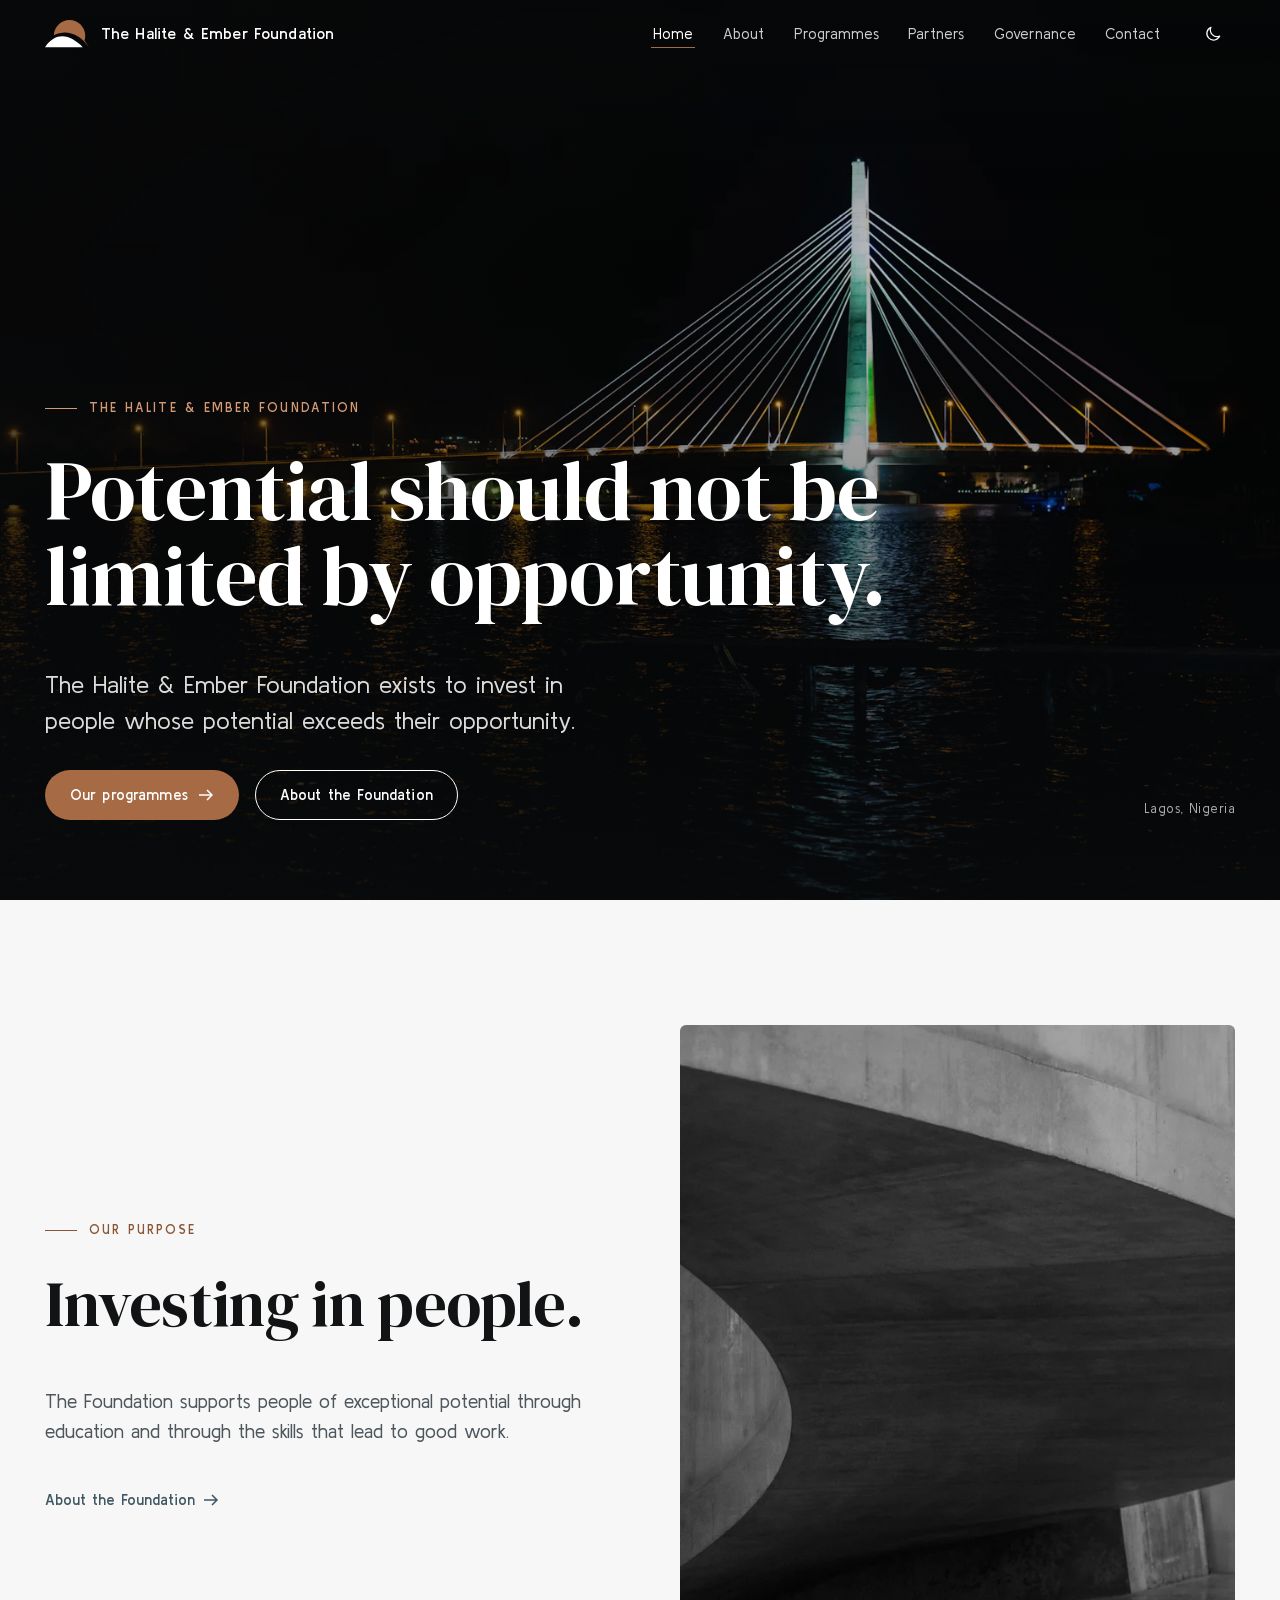
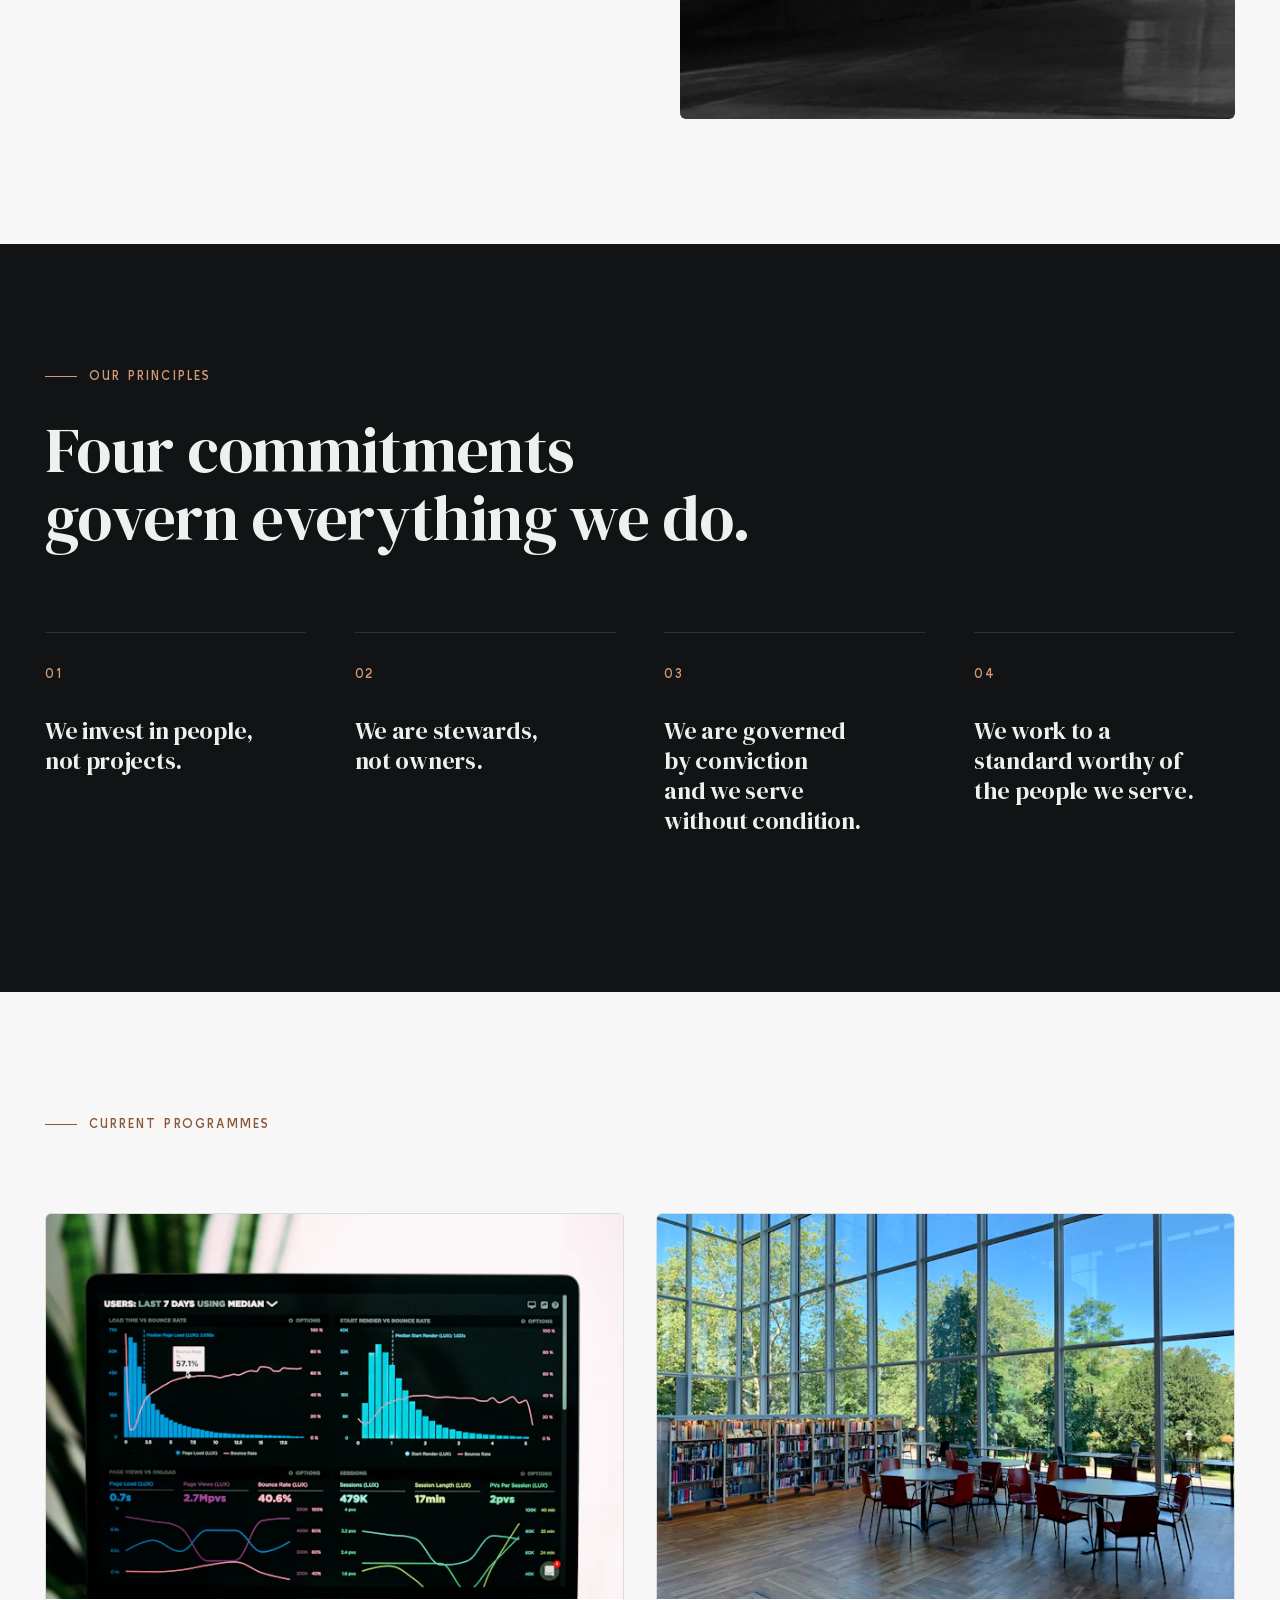
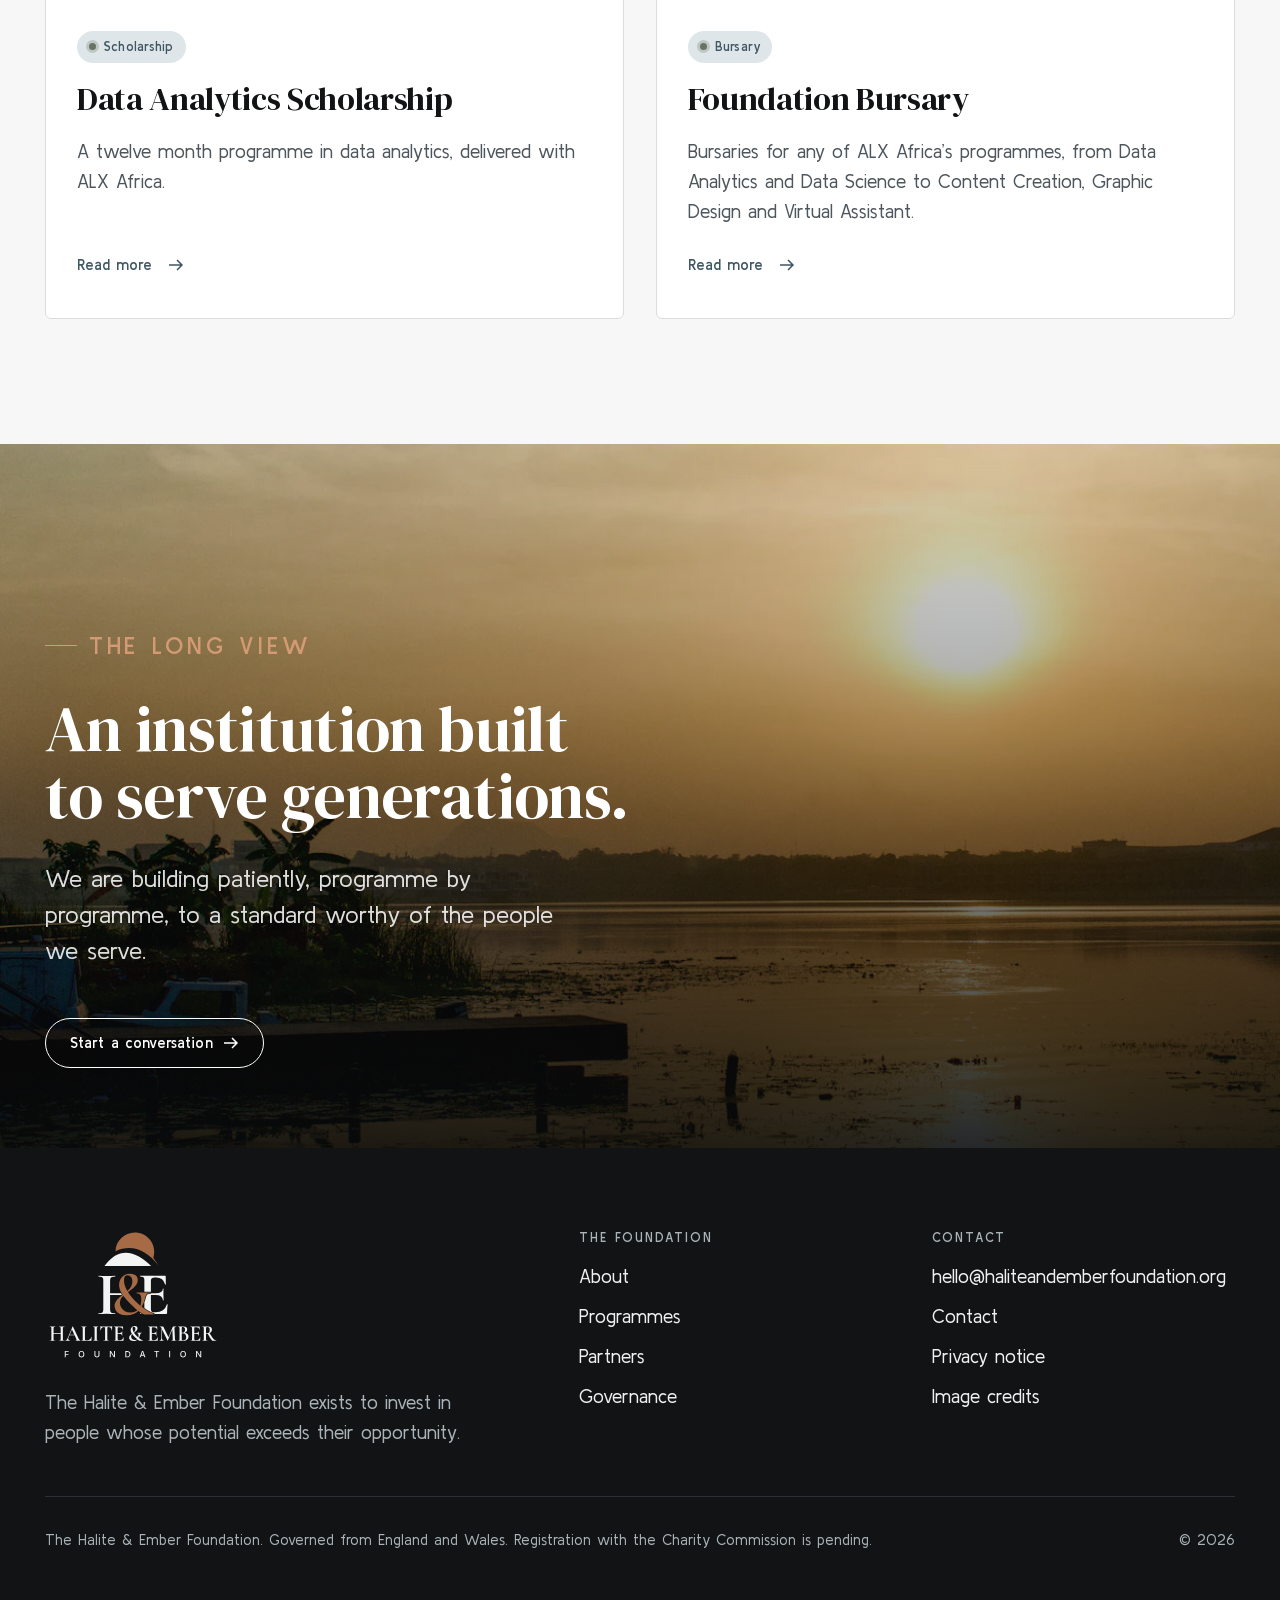
==== index.html @ 373fc538 "feat: Foundation logo in the header, footer and favicon Symbol beside the text name in every header," ====
<!DOCTYPE html>
<html lang="en-GB">
<head>
<meta charset="utf-8">
<meta name="viewport" content="width=device-width, initial-scale=1">
<title>The Halite &amp; Ember Foundation</title>
<meta name="description" content="The Halite &amp; Ember Foundation exists to invest in people whose potential exceeds their opportunity. Governed from England and Wales, with Nigeria as its first operating country.">
<link rel="canonical" href="https://haliteandemberfoundation.org/">
<meta property="og:type" content="website">
<meta property="og:site_name" content="The Halite &amp; Ember Foundation">
<meta property="og:title" content="The Halite &amp; Ember Foundation">
<meta property="og:description" content="The Halite &amp; Ember Foundation exists to invest in people whose potential exceeds their opportunity.">
<meta property="og:url" content="https://haliteandemberfoundation.org/">
<meta property="og:image" content="https://haliteandemberfoundation.org/assets/img/bridge-night-1600.webp">
<meta name="theme-color" content="#111315">
<link rel="icon" href="/favicon.ico" sizes="32x32">
<link rel="icon" href="/favicon.svg" type="image/svg+xml">
<link rel="apple-touch-icon" href="/apple-touch-icon.png">
<link rel="preload" href="/assets/fonts/dm-serif-display-400.woff2" as="font" type="font/woff2" crossorigin>
<link rel="preload" href="/assets/fonts/kulim-park-400.woff2" as="font" type="font/woff2" crossorigin>
<link rel="preload" as="image" href="/assets/img/bridge-night-1600.webp" imagesrcset="/assets/img/bridge-night-800.webp 800w, /assets/img/bridge-night-1600.webp 1600w, /assets/img/bridge-night-2400.webp 2400w" imagesizes="100vw">
<link rel="stylesheet" href="/assets/css/site.css">
<script>try{var t=localStorage.getItem("hef-theme");if(t==="light"||t==="dark")document.documentElement.dataset.theme=t}catch(e){}</script>
<script src="/assets/js/site.js" defer></script>
</head>
<body>
<a class="skip-link" href="#main">Skip to content</a>

<header class="site-header site-header--overlay">
  <div class="wrap header-inner">
    <a class="brand" href="/" aria-label="The Halite &amp; Ember Foundation, home">
      <svg class="brand-mark" viewBox="0 0 188.3 116" aria-hidden="true"><path fill="#a66a45" d="M188.3 116L169.07 87.41C171.1 81.01 172.2 74.18 172.2 67.1C172.2 30.04 142.16 0 105.1 0C68.8 0 39.23 28.82 38.04 64.83C87.23 40.39 142.87 53.94 188.3 116Z"/><path fill="currentColor" d="M0 116C53.24 41.14 113.25 69.02 161.5 116Z"/></svg>
      <span>The Halite &amp; Ember <span class="brand-name-long">Foundation</span></span>
    </a>
    <nav aria-label="Main">
      <ul class="nav-list">
        <li><a class="nav-link" href="/" aria-current="page">Home</a></li>
        <li><a class="nav-link" href="/about/">About</a></li>
        <li><a class="nav-link" href="/programmes/">Programmes</a></li>
        <li><a class="nav-link" href="/partners/">Partners</a></li>
        <li><a class="nav-link" href="/governance/">Governance</a></li>
        <li><a class="nav-link" href="/contact/">Contact</a></li>
      </ul>
    </nav>
    <button class="icon-button theme-toggle" type="button" aria-label="Switch theme">
      <svg class="icon-moon" viewBox="0 0 24 24" aria-hidden="true"><path d="M20 14.5A8 8 0 0 1 9.5 4a8 8 0 1 0 10.5 10.5Z" fill="none" stroke="currentColor" stroke-width="1.5" stroke-linejoin="round"/></svg>
      <svg class="icon-sun" viewBox="0 0 24 24" aria-hidden="true"><circle cx="12" cy="12" r="4" fill="none" stroke="currentColor" stroke-width="1.5"/><path d="M12 2.5v2M12 19.5v2M2.5 12h2M19.5 12h2M5.3 5.3l1.4 1.4M17.3 17.3l1.4 1.4M5.3 18.7l1.4-1.4M17.3 6.7l1.4-1.4" stroke="currentColor" stroke-width="1.5" stroke-linecap="round"/></svg>
    </button>
    <button class="icon-button menu-toggle" type="button" aria-expanded="false" aria-controls="menu" aria-label="Open menu">
      <span class="bars" aria-hidden="true"><span class="bar"></span><span class="bar"></span></span>
    </button>
  </div>
</header>

<div class="menu" id="menu">
  <nav aria-label="Main, small screens">
    <ol class="menu-list">
      <li><a href="/" aria-current="page"><span>01</span>Home</a></li>
      <li><a href="/about/"><span>02</span>About</a></li>
      <li><a href="/programmes/"><span>03</span>Programmes</a></li>
      <li><a href="/partners/"><span>04</span>Partners</a></li>
      <li><a href="/governance/"><span>05</span>Governance</a></li>
      <li><a href="/contact/"><span>06</span>Contact</a></li>
    </ol>
  </nav>
  <div class="menu-foot">
    <p>Write to us</p>
    <a href="mailto:hello@haliteandemberfoundation.org">hello@haliteandemberfoundation.org</a>
  </div>
</div>

<main id="main">
  <section class="hero" aria-labelledby="hero-title">
    <div class="hero-media">
      <img src="/assets/img/bridge-night-1600.webp"
           srcset="/assets/img/bridge-night-800.webp 800w, /assets/img/bridge-night-1600.webp 1600w, /assets/img/bridge-night-2400.webp 2400w"
           sizes="100vw" width="2400" height="1600" fetchpriority="high"
           alt="A cable stayed bridge lit against the night sky over the water in Lagos">
    </div>
    <div class="wrap">
      <div class="hero-content">
        <p class="eyebrow">The Halite &amp; Ember Foundation</p>
        <h1 id="hero-title">Potential should not be limited by opportunity.</h1>
        <p class="hero-mission">The Halite &amp; Ember Foundation exists to invest in people whose potential exceeds their opportunity.</p>
      </div>
      <div class="hero-foot">
        <div class="actions">
          <a class="button button--copper" href="/programmes/">Our programmes <svg class="arrow" width="16" height="16" viewBox="0 0 16 16" aria-hidden="true"><path d="M1 8h13M9 3l5 5-5 5" fill="none" stroke="currentColor" stroke-width="1.5"/></svg></a>
          <a class="button button--ghost" href="/about/">About the Foundation</a>
        </div>
        <p class="caption">Lagos, Nigeria</p>
      </div>
    </div>
  </section>

  <section class="section" aria-labelledby="purpose-title">
    <div class="wrap split">
      <div data-reveal>
        <p class="eyebrow">Our purpose</p>
        <h2 id="purpose-title" class="title">Investing in people.</h2>
        <div class="prose" style="margin-top: var(--space-l)">
          <p>The Foundation supports people of exceptional potential through education and through the skills that lead to good work.</p>
        </div>
        <a class="text-link" href="/about/" style="margin-top: var(--space-m)">About the Foundation <svg class="arrow" width="16" height="16" viewBox="0 0 16 16" aria-hidden="true"><path d="M1 8h13M9 3l5 5-5 5" fill="none" stroke="currentColor" stroke-width="1.5"/></svg></a>
      </div>
      <div class="media media--portrait" data-reveal="1">
        <img src="/assets/img/concrete-curve-1080.webp"
             srcset="/assets/img/concrete-curve-640.webp 640w, /assets/img/concrete-curve-1080.webp 1080w"
             sizes="(min-width: 56rem) 45vw, 100vw" width="1080" height="1350" loading="lazy" decoding="async"
             alt="Sweeping curves of a concrete structure in black and white">
      </div>
    </div>
  </section>

  <section class="section band" aria-labelledby="principles-title">
    <div class="wrap">
      <div class="section-head" data-reveal>
        <p class="eyebrow">Our principles</p>
        <h2 id="principles-title" class="title">Four commitments govern everything we do.</h2>
      </div>
      <ol class="principles principles--row">
        <li class="principle" data-reveal>
          <h3>We invest in people, not projects.</h3>
        </li>
        <li class="principle" data-reveal="1">
          <h3>We are stewards, not owners.</h3>
        </li>
        <li class="principle" data-reveal="2">
          <h3>We are governed by conviction and we serve without condition.</h3>
        </li>
        <li class="principle" data-reveal="3">
          <h3>We work to a standard worthy of the people we serve.</h3>
        </li>
      </ol>
    </div>
  </section>

  <section class="section" aria-labelledby="programmes-title">
    <div class="wrap">
      <div class="section-head" data-reveal>
        <h2 id="programmes-title" class="eyebrow">Current programmes</h2>
      </div>
      <ul class="cards">
        <li class="card" data-reveal>
          <div class="media">
            <img src="/assets/img/analytics-screen-1080.webp"
                 srcset="/assets/img/analytics-screen-640.webp 640w, /assets/img/analytics-screen-1080.webp 1080w"
                 sizes="(min-width: 48rem) 45vw, 100vw" width="1080" height="720" loading="lazy" decoding="async"
                 alt="Charts and performance data on a laptop screen">
          </div>
          <div class="card-body">
            <span class="tag tag--live">Scholarship</span>
            <h3>Data Analytics Scholarship</h3>
            <p>A twelve month programme in data analytics, delivered with ALX Africa.</p>
            <a class="text-link" href="/programmes/#data-analytics-scholarship">Read more<span class="visually-hidden"> about the Data Analytics Scholarship</span> <svg class="arrow" width="16" height="16" viewBox="0 0 16 16" aria-hidden="true"><path d="M1 8h13M9 3l5 5-5 5" fill="none" stroke="currentColor" stroke-width="1.5"/></svg></a>
          </div>
        </li>
        <li class="card" data-reveal="1">
          <div class="media">
            <img src="/assets/img/library-windows-1080.webp"
                 srcset="/assets/img/library-windows-640.webp 640w, /assets/img/library-windows-1080.webp 1080w"
                 sizes="(min-width: 48rem) 45vw, 100vw" width="1080" height="720" loading="lazy" decoding="async"
                 alt="A bright library with tall windows looking out onto trees">
          </div>
          <div class="card-body">
            <span class="tag tag--live">Bursary</span>
            <h3>Foundation Bursary</h3>
            <p>Bursaries for any of ALX Africa&rsquo;s programmes, from Data Analytics and Data Science to Content Creation, Graphic Design and Virtual Assistant.</p>
            <a class="text-link" href="/programmes/#foundation-bursary">Read more<span class="visually-hidden"> about the Foundation Bursary</span> <svg class="arrow" width="16" height="16" viewBox="0 0 16 16" aria-hidden="true"><path d="M1 8h13M9 3l5 5-5 5" fill="none" stroke="currentColor" stroke-width="1.5"/></svg></a>
          </div>
        </li>
      </ul>
    </div>
  </section>

  <section class="media-band" aria-labelledby="horizon-title">
    <img src="/assets/img/lagoon-sunset-1600.webp"
         srcset="/assets/img/lagoon-sunset-800.webp 800w, /assets/img/lagoon-sunset-1600.webp 1600w, /assets/img/lagoon-sunset-2400.webp 2400w"
         sizes="100vw" width="2400" height="1028" loading="lazy" decoding="async"
         alt="The sun setting low over still water, with a jetty in the foreground">
    <div class="wrap" data-reveal>
      <p class="eyebrow">The long view</p>
      <h2 id="horizon-title">An institution built to serve generations.</h2>
      <p>We are building patiently, programme by programme, to a standard worthy of the people we serve.</p>
      <div class="actions">
        <a class="button button--ghost" href="/contact/">Start a conversation <svg class="arrow" width="16" height="16" viewBox="0 0 16 16" aria-hidden="true"><path d="M1 8h13M9 3l5 5-5 5" fill="none" stroke="currentColor" stroke-width="1.5"/></svg></a>
      </div>
    </div>
  </section>
</main>

<footer class="site-footer">
  <div class="wrap">
    <div class="footer-top">
      <div class="footer-about">
        <a class="footer-logo" href="/">
          <img src="/assets/img/brand/logo-stacked-reversed.svg" width="176" height="135" alt="The Halite &amp; Ember Foundation" loading="lazy">
        </a>
        <p class="footer-mission">The Halite &amp; Ember Foundation exists to invest in people whose potential exceeds their opportunity.</p>
      </div>
      <nav aria-label="Footer">
        <p class="footer-heading">The Foundation</p>
        <ul class="footer-links">
          <li><a href="/about/">About</a></li>
          <li><a href="/programmes/">Programmes</a></li>
          <li><a href="/partners/">Partners</a></li>
          <li><a href="/governance/">Governance</a></li>
        </ul>
      </nav>
      <div>
        <p class="footer-heading">Contact</p>
        <ul class="footer-links">
          <li><a href="mailto:hello@haliteandemberfoundation.org">hello@haliteandemberfoundation.org</a></li>
          <li><a href="/contact/">Contact</a></li>
          <li><a href="/privacy/">Privacy notice</a></li>
          <li><a href="/credits/">Image credits</a></li>
        </ul>
      </div>
    </div>
    <div class="footer-legal">
      <!-- Charity number: when registration is complete, replace the line below with the registered status line and number. -->
      <p>The Halite &amp; Ember Foundation. Governed from England and Wales. Registration with the Charity Commission is pending.</p>
      <p>&copy; 2026</p>
    </div>
  </div>
</footer>
</body>
</html>
---- assets/css/site.css ----
/* The Halite & Ember Foundation: site stylesheet.
   DM Serif Display for headlines, Kulim Park for everything else, the
   Ink & Mineral palette, fluid type and space.
   Themes: light by default, dark from the system or from the toggle, which
   sets data-theme on <html>. */

/* Fonts ------------------------------------------------------------------ */

@font-face {
  font-family: "DM Serif Display";
  src: url("/assets/fonts/dm-serif-display-400.woff2") format("woff2");
  font-weight: 400;
  font-style: normal;
  font-display: swap;
}
@font-face {
  font-family: "Kulim Park";
  src: url("/assets/fonts/kulim-park-400.woff2") format("woff2");
  font-weight: 400;
  font-style: normal;
  font-display: swap;
}
@font-face {
  font-family: "Kulim Park";
  src: url("/assets/fonts/kulim-park-600.woff2") format("woff2");
  font-weight: 600;
  font-style: normal;
  font-display: swap;
}

/* Metrics matched to Kulim Park so the swap does not reflow the page. */
@font-face {
  font-family: "Kulim Fallback";
  src: local("Arial"), local("Helvetica Neue"), local("Helvetica");
  size-adjust: 97%;
  ascent-override: 98%;
  descent-override: 26%;
  line-gap-override: 0%;
}

/* Tokens ----------------------------------------------------------------- */

:root {
  --ink: #111315;
  --mineral: #526b78;
  --cloud: #f3f5f4;
  --moss: #687461;
  --copper: #a66a45;

  --bg: #f6f7f6;
  --surface: #ffffff;
  --sunken: #eaedeb;
  --text: #111315;
  --muted: #4d565c;
  --line: #d9dedc;
  --accent: #3f5663;
  --accent-soft: #dfe6e9;
  --copper-text: #8a5534;
  --header-bg: rgb(246 247 246 / 0.82);

  /* Always dark bands, the same in both themes. */
  --band: #111315;
  --band-text: #eef1f0;
  --band-muted: #a9b3b8;
  --band-line: #2a3035;

  --font: "Kulim Park", "Kulim Fallback", system-ui, sans-serif;
  --display: "DM Serif Display", Georgia, "Times New Roman", serif;

  --step--1: clamp(0.875rem, 0.85rem + 0.1vw, 0.9375rem);
  --step-0: clamp(1.0625rem, 1rem + 0.25vw, 1.1875rem);
  --step-1: clamp(1.25rem, 1.15rem + 0.45vw, 1.5rem);
  --step-2: clamp(1.5rem, 1.3rem + 0.9vw, 2.125rem);
  --step-3: clamp(1.875rem, 1.5rem + 1.7vw, 3rem);
  --step-4: clamp(2.25rem, 1.6rem + 3vw, 4.5rem);
  --step-5: clamp(2.625rem, 1.7rem + 4.4vw, 6rem);

  --space-2xs: 0.5rem;
  --space-xs: 0.75rem;
  --space-s: 1rem;
  --space-m: clamp(1.5rem, 1.3rem + 0.8vw, 2rem);
  --space-l: clamp(2rem, 1.6rem + 1.8vw, 3.25rem);
  --space-xl: clamp(3rem, 2.2rem + 3.5vw, 5.5rem);
  --space-2xl: clamp(4.5rem, 3rem + 6vw, 9rem);

  --gutter: clamp(1rem, 0.4rem + 3vw, 3rem);
  --max: 82rem;
  --measure: 38rem;
  --radius: 0.375rem;
  --header-h: 4.25rem;
  --ease: cubic-bezier(0.2, 0.7, 0.2, 1);

  color-scheme: light;
}

@media (prefers-color-scheme: dark) {
  :root:not([data-theme="light"]) {
    --bg: #0e1012;
    --surface: #15181b;
    --sunken: #1b1f22;
    --text: #edf0ef;
    --muted: #a3adb2;
    --line: #283036;
    --accent: #9fb6c2;
    --accent-soft: #1f2a30;
    --copper-text: #d49a74;
    --header-bg: rgb(14 16 18 / 0.8);
    --band: #080a0b;
    color-scheme: dark;
  }
}
:root[data-theme="dark"] {
  --bg: #0e1012;
  --surface: #15181b;
  --sunken: #1b1f22;
  --text: #edf0ef;
  --muted: #a3adb2;
  --line: #283036;
  --accent: #9fb6c2;
  --accent-soft: #1f2a30;
  --copper-text: #d49a74;
  --header-bg: rgb(14 16 18 / 0.8);
  --band: #080a0b;
  color-scheme: dark;
}

/* Base ------------------------------------------------------------------- */

*, *::before, *::after { box-sizing: border-box; }

html {
  -webkit-text-size-adjust: 100%;
  text-size-adjust: 100%;
  scroll-padding-top: calc(var(--header-h) + 1rem);
}

body {
  margin: 0;
  min-height: 100vh;
  background: var(--bg);
  color: var(--text);
  font-family: var(--font);
  font-size: var(--step-0);
  font-weight: 400;
  line-height: 1.6;
  font-kerning: normal;
  -webkit-font-smoothing: antialiased;
  -moz-osx-font-smoothing: grayscale;
  overflow-x: clip;
  transition: background-color 300ms var(--ease), color 300ms var(--ease);
}

body.menu-open { overflow: hidden; }

img, svg { display: block; max-width: 100%; }
img { height: auto; }

h1, h2, h3, h4 {
  margin: 0;
  font-weight: 400;
  line-height: 1.06;
  letter-spacing: -0.01em;
  text-wrap: balance;
}
h3 { font-weight: 600; letter-spacing: -0.005em; line-height: 1.25; }

/* Headlines and other display moments take the serif. Small headings and
   every label stay in Kulim Park. */
h1, h2,
.principle h3, .card h3, .mission-quote p, .statement, .object::before,
.object h3, .email-display, .menu-list a {
  font-family: var(--display);
  font-weight: 400;
  letter-spacing: -0.01em;
}

p { margin: 0; text-wrap: pretty; }
p + p { margin-top: 1em; }

ul, ol { margin: 0; padding: 0; }

a {
  color: inherit;
  text-decoration-thickness: 1px;
  text-underline-offset: 0.22em;
}

::selection { background: var(--copper); color: #fff; }

:focus-visible {
  outline: 2px solid var(--copper);
  outline-offset: 3px;
  border-radius: 2px;
}

.visually-hidden {
  position: absolute !important;
  width: 1px; height: 1px;
  margin: -1px; padding: 0;
  overflow: hidden;
  clip: rect(0 0 0 0);
  white-space: nowrap;
  border: 0;
}

.skip-link {
  position: absolute;
  top: 0.75rem; left: 0.75rem;
  z-index: 100;
  padding: 0.75rem 1rem;
  background: var(--ink);
  color: #fff;
  border-radius: var(--radius);
  transform: translateY(-200%);
}
.skip-link:focus { transform: none; }

/* Layout primitives ------------------------------------------------------ */

.wrap {
  width: 100%;
  max-width: calc(var(--max) + var(--gutter) * 2);
  margin-inline: auto;
  padding-inline: var(--gutter);
}

.section { padding-block: var(--space-2xl); }
.section--tight { padding-block: var(--space-xl); }
.section--flush-top { padding-top: 0; }
.section--sunken { background: var(--sunken); }

.band {
  background: var(--band);
  color: var(--band-text);
  --text: var(--band-text);
  --muted: var(--band-muted);
  --line: var(--band-line);
  --surface: #181b1e;
  --accent: #b5c7d0;
  --accent-soft: #1f2a30;
  --copper-text: #d49a74;
}

.eyebrow {
  display: flex;
  align-items: center;
  gap: 0.75rem;
  margin-bottom: var(--space-m);
  color: var(--copper-text);
  font-family: var(--font);
  font-size: 0.8125rem;
  font-weight: 600;
  letter-spacing: 0.16em;
  line-height: 1.3;
  text-transform: uppercase;
}
.eyebrow::before {
  content: "";
  flex: none;
  width: 2rem;
  height: 1px;
  background: currentColor;
}

.lede {
  max-width: var(--measure);
  color: var(--muted);
  font-size: var(--step-1);
  line-height: 1.5;
}

.prose { max-width: var(--measure); color: var(--muted); }
.prose strong { color: var(--text); font-weight: 600; }

.title { font-size: var(--step-4); }
.subtitle { font-size: var(--step-3); }

.split {
  display: grid;
  gap: var(--space-l);
  align-items: center;
}
.split > * { min-width: 0; }
@media (min-width: 56rem) {
  .split { grid-template-columns: 1fr 1fr; gap: var(--space-xl); }
  .split--reverse > :first-child { order: 2; }
}

.stack > * + * { margin-top: var(--space-m); }

/* Buttons and links ------------------------------------------------------ */

.button {
  display: inline-flex;
  align-items: center;
  justify-content: center;
  gap: 0.625rem;
  min-height: 3rem;
  padding: 0.75rem 1.5rem;
  border: 1px solid transparent;
  border-radius: 999px;
  background: var(--text);
  color: var(--bg);
  font: inherit;
  font-size: var(--step--1);
  font-weight: 600;
  letter-spacing: 0.01em;
  text-decoration: none;
  cursor: pointer;
  transition: background-color 200ms var(--ease), color 200ms var(--ease), border-color 200ms var(--ease);
}
.button:hover { background: var(--copper); color: #fff; }
.button--copper { background: var(--copper); color: #fff; }
.button--copper:hover { background: #fff; color: var(--ink); }
.button--ghost { background: transparent; color: inherit; border-color: currentColor; }
.button--ghost:hover { background: var(--text); color: var(--bg); border-color: var(--text); }

.arrow { flex: none; transition: transform 200ms var(--ease); }
a:hover .arrow, button:hover .arrow { transform: translateX(4px); }

.text-link {
  display: inline-flex;
  align-items: center;
  gap: 0.5rem;
  min-height: 2.75rem;
  color: var(--accent);
  font-weight: 600;
  font-size: var(--step--1);
  text-decoration: none;
}
.text-link:hover { color: var(--copper-text); }

.actions { display: flex; flex-wrap: wrap; gap: var(--space-s); margin-top: var(--space-l); }

/* Header ----------------------------------------------------------------- */

.site-header {
  position: sticky;
  top: 0;
  z-index: 50;
  background: var(--header-bg);
  -webkit-backdrop-filter: saturate(160%) blur(16px);
  backdrop-filter: saturate(160%) blur(16px);
  border-bottom: 1px solid var(--line);
  transition: background-color 300ms var(--ease), border-color 300ms var(--ease), color 300ms var(--ease);
}

.header-inner {
  display: flex;
  align-items: center;
  gap: clamp(0.25rem, 1vw, 1.5rem);
  height: var(--header-h);
}

.brand {
  display: inline-flex;
  align-items: center;
  gap: 0.75rem;
  min-height: 2.75rem;
  margin-right: auto;
  font-size: 1rem;
  font-weight: 600;
  letter-spacing: 0.01em;
  text-decoration: none;
  white-space: nowrap;
}
.brand-mark {
  width: 2.75rem;
  height: 1.7rem;
  flex: none;
}
/* Narrow phones: tighten the brand so the full name, the theme toggle and the
   menu button share one row. Below 22rem only "Foundation" gives way. */
@media (max-width: 26rem) {
  .header-inner { gap: 0; }
  .brand { gap: 0.5rem; font-size: 0.875rem; }
  .brand-mark { width: 2.1rem; height: 1.3rem; }
}
@media (max-width: 22rem) { .brand-name-long { display: none; } }

.nav-list { display: none; list-style: none; }

.nav-link {
  position: relative;
  display: inline-flex;
  align-items: center;
  min-height: 2.75rem;
  padding-inline: 0.125rem;
  color: var(--muted);
  font-size: 0.9375rem;
  text-decoration: none;
  transition: color 200ms var(--ease);
}
.nav-link:hover, .nav-link[aria-current="page"] { color: var(--text); }
.nav-link::after {
  content: "";
  position: absolute;
  left: 0; right: 0; bottom: 0.5rem;
  height: 1px;
  background: var(--copper);
  transform: scaleX(0);
  transform-origin: left;
  transition: transform 300ms var(--ease);
}
.nav-link:hover::after, .nav-link[aria-current="page"]::after { transform: scaleX(1); }

.icon-button {
  display: inline-grid;
  place-items: center;
  width: 2.75rem;
  height: 2.75rem;
  flex: none;
  padding: 0;
  border: 0;
  border-radius: 999px;
  background: transparent;
  color: inherit;
  cursor: pointer;
  transition: background-color 200ms var(--ease);
}
.icon-button:hover { background: rgb(127 127 127 / 0.16); }
.icon-button svg { width: 1.25rem; height: 1.25rem; }

.theme-toggle .icon-sun { display: none; }
:root[data-theme="dark"] .theme-toggle .icon-sun { display: block; }
:root[data-theme="dark"] .theme-toggle .icon-moon { display: none; }
@media (prefers-color-scheme: dark) {
  :root:not([data-theme="light"]) .theme-toggle .icon-sun { display: block; }
  :root:not([data-theme="light"]) .theme-toggle .icon-moon { display: none; }
}

.menu-toggle .bars { display: grid; gap: 6px; }
.menu-toggle .bar {
  display: block;
  width: 1.375rem;
  height: 1.5px;
  background: currentColor;
  transition: transform 300ms var(--ease);
}
.menu-toggle[aria-expanded="true"] .bar:first-child { transform: translateY(3.75px) rotate(45deg); }
.menu-toggle[aria-expanded="true"] .bar:last-child { transform: translateY(-3.75px) rotate(-45deg); }

/* Without JavaScript the toggles do nothing, so they hide and the navigation
   shows as a wrapping row instead. */
html:not(.enhanced) .theme-toggle, html:not(.enhanced) .menu-toggle { display: none; }
html:not(.enhanced) .nav-list { display: flex; flex-wrap: wrap; gap: 0 1.25rem; }
html:not(.enhanced) .header-inner { flex-wrap: wrap; height: auto; padding-block: 0.5rem; }

@media (min-width: 60rem) {
  .nav-list, html:not(.enhanced) .nav-list { display: flex; gap: clamp(1.25rem, 2vw, 2.25rem); }
  .nav-list { margin-right: var(--space-s); }
  .menu-toggle { display: none; }
}

/* Home: the header floats over the hero until the page scrolls. */
.enhanced .site-header--overlay {
  position: fixed;
  left: 0; right: 0;
  background: transparent;
  border-bottom-color: transparent;
  -webkit-backdrop-filter: none;
  backdrop-filter: none;
  color: #fff;
}
.enhanced .site-header--overlay .nav-link { color: rgb(255 255 255 / 0.8); }
.enhanced .site-header--overlay .nav-link:hover,
.enhanced .site-header--overlay .nav-link[aria-current="page"] { color: #fff; }
.enhanced .site-header--overlay.is-scrolled {
  background: var(--header-bg);
  border-bottom-color: var(--line);
  -webkit-backdrop-filter: saturate(160%) blur(16px);
  backdrop-filter: saturate(160%) blur(16px);
  color: var(--text);
}
.enhanced .site-header--overlay.is-scrolled .nav-link { color: var(--muted); }
.enhanced .site-header--overlay.is-scrolled .nav-link:hover,
.enhanced .site-header--overlay.is-scrolled .nav-link[aria-current="page"] { color: var(--text); }

/* Mobile menu ------------------------------------------------------------ */

.menu {
  position: fixed;
  inset: 0;
  z-index: 40;
  display: flex;
  flex-direction: column;
  padding: calc(var(--header-h) + var(--space-m)) var(--gutter) var(--space-l);
  background: rgb(10 12 13 / 0.94);
  -webkit-backdrop-filter: blur(20px);
  backdrop-filter: blur(20px);
  color: #fff;
  overflow-y: auto;
  overscroll-behavior: contain;
  opacity: 0;
  visibility: hidden;
  transition: opacity 350ms var(--ease), visibility 0s linear 350ms;
}
.menu.is-open {
  opacity: 1;
  visibility: visible;
  transition: opacity 350ms var(--ease);
}
.menu-list { list-style: none; }
.menu-list li {
  border-bottom: 1px solid rgb(255 255 255 / 0.1);
  opacity: 0;
  transform: translateY(12px);
  transition: opacity 400ms var(--ease), transform 500ms var(--ease);
}
.menu.is-open .menu-list li { opacity: 1; transform: none; }
.menu.is-open .menu-list li:nth-child(2) { transition-delay: 40ms; }
.menu.is-open .menu-list li:nth-child(3) { transition-delay: 80ms; }
.menu.is-open .menu-list li:nth-child(4) { transition-delay: 120ms; }
.menu.is-open .menu-list li:nth-child(5) { transition-delay: 160ms; }
.menu.is-open .menu-list li:nth-child(6) { transition-delay: 200ms; }
.menu-list a {
  display: flex;
  align-items: baseline;
  gap: 1rem;
  padding-block: 0.75rem;
  font-size: clamp(1.75rem, 1.2rem + 3vw, 2.5rem);
  font-weight: 400;
  letter-spacing: -0.012em;
  line-height: 1.2;
  text-decoration: none;
}
.menu-list a span {
  font-family: var(--font);
  min-width: 1.75rem;
  color: #d49a74;
  font-size: 0.8125rem;
  font-weight: 600;
  letter-spacing: 0.12em;
}
.menu-list a[aria-current="page"] { color: #d49a74; }
.menu-foot {
  margin-top: auto;
  padding-top: var(--space-l);
  color: rgb(255 255 255 / 0.68);
  font-size: var(--step--1);
}
.menu-foot a { color: #fff; }

/* While the menu is open the header sits above it in light text. */
.menu-open .site-header {
  background: transparent;
  border-bottom-color: transparent;
  -webkit-backdrop-filter: none;
  backdrop-filter: none;
  color: #fff;
}
.menu-open .site-header.is-scrolled { background: transparent; border-bottom-color: transparent; color: #fff; }

@media (min-width: 60rem) { .menu { display: none; } }

/* Hero: home --------------------------------------------------------------- */

.hero {
  position: relative;
  display: flex;
  align-items: flex-end;
  min-height: 100vh;
  min-height: 100svh;
  padding-block: calc(var(--header-h) + var(--space-xl)) var(--space-xl);
  background: var(--ink);
  color: #fff;
  isolation: isolate;
  overflow: hidden;
}
.hero-media, .hero-media img {
  position: absolute;
  inset: 0;
  width: 100%;
  height: 100%;
  object-fit: cover;
  z-index: -2;
}
.hero-media img { object-position: 62% 50%; animation: settle 2.4s var(--ease) both; }
.hero::after {
  content: "";
  position: absolute;
  inset: 0;
  z-index: -1;
  background:
    linear-gradient(180deg, rgb(8 10 11 / 0.55) 0%, rgb(8 10 11 / 0) 30%),
    linear-gradient(0deg, rgb(8 10 11 / 0.9) 0%, rgb(8 10 11 / 0.35) 55%, rgb(8 10 11 / 0.1) 100%),
    linear-gradient(90deg, rgb(8 10 11 / 0.6) 0%, rgb(8 10 11 / 0) 65%);
}
.hero-content { max-width: 54rem; }
.hero .eyebrow { color: #d49a74; }
.hero h1 { font-size: var(--step-5); line-height: 1.02; letter-spacing: -0.012em; }
.hero-mission {
  max-width: 36rem;
  margin-top: var(--space-l);
  color: rgb(255 255 255 / 0.86);
  font-size: var(--step-1);
  line-height: 1.5;
}
.hero .button--ghost:hover { background: #fff; color: var(--ink); border-color: #fff; }
.hero-foot {
  display: flex;
  flex-wrap: wrap;
  justify-content: space-between;
  align-items: flex-end;
  gap: var(--space-m);
}
/* Inner pages use the same full bleed hero, a little shorter than Home's. */
.hero--page { min-height: 82vh; min-height: 82svh; }
.hero--page .hero-media img { object-position: 50% 50%; }
.hero .actions { margin-top: var(--space-m); }

.caption {
  color: rgb(255 255 255 / 0.66);
  font-size: 0.8125rem;
  letter-spacing: 0.04em;
}

@keyframes settle {
  from { transform: scale(1.06); opacity: 0.4; }
  to { transform: none; opacity: 1; }
}

/* Hero: inner pages ------------------------------------------------------- */

.page-hero { padding-block: var(--space-2xl) var(--space-xl); }
.page-hero h1 { font-size: var(--step-5); line-height: 1.02; letter-spacing: -0.012em; }
.page-hero .lede { margin-top: var(--space-l); }
/* Media ------------------------------------------------------------------ */

.media {
  position: relative;
  border-radius: var(--radius);
  overflow: hidden;
  background: var(--sunken);
}
.media img { width: 100%; height: 100%; object-fit: cover; }
.media--portrait { aspect-ratio: 4 / 5; }
.media--landscape { aspect-ratio: 3 / 2; }
@media (max-width: 55.99rem) { .media--portrait { aspect-ratio: 4 / 3; } }

.media-band {
  position: relative;
  display: flex;
  align-items: flex-end;
  min-height: clamp(28rem, 60vw, 44rem);
  padding-block: var(--space-2xl) var(--space-xl);
  color: #fff;
  isolation: isolate;
  overflow: hidden;
  background: var(--ink);
}
.media-band > img {
  position: absolute;
  inset: 0;
  width: 100%;
  height: 100%;
  object-fit: cover;
  z-index: -2;
}
.media-band::after {
  content: "";
  position: absolute;
  inset: 0;
  z-index: -1;
  background: linear-gradient(0deg, rgb(8 10 11 / 0.88) 0%, rgb(8 10 11 / 0.35) 60%, rgb(8 10 11 / 0.15) 100%);
}
.media-band .eyebrow { color: #d49a74; }
.media-band h2 { max-width: 20ch; font-size: var(--step-4); }
.media-band p { max-width: 34rem; margin-top: var(--space-m); color: rgb(255 255 255 / 0.86); font-size: var(--step-1); line-height: 1.5; }
.media-band .button--ghost:hover { background: #fff; color: var(--ink); border-color: #fff; }

/* Bands that carry reading text get a heavier veil so every line keeps its
   contrast, whatever part of the photograph sits behind it. */
.media-band--text { min-height: clamp(34rem, 70vw, 52rem); }
.media-band--text::after {
  background:
    linear-gradient(0deg, rgb(8 10 11 / 0.92) 0%, rgb(8 10 11 / 0.6) 55%, rgb(8 10 11 / 0.3) 100%),
    linear-gradient(90deg, rgb(8 10 11 / 0.55) 0%, rgb(8 10 11 / 0) 70%);
}
.media-band--text p { font-size: var(--step-0); line-height: 1.6; }
.media-band--text p + p { margin-top: var(--space-s); }
.media-band strong { color: #fff; font-weight: 600; }
.media-band .facts { max-width: 44rem; border-top-color: rgb(255 255 255 / 0.2); }
.media-band .facts > div { border-bottom-color: rgb(255 255 255 / 0.2); }
.media-band .facts dt { color: #d49a74; }
.media-band .facts dd { color: rgb(255 255 255 / 0.9); }

/* Principles ------------------------------------------------------------- */

.section-head { max-width: 46rem; margin-bottom: var(--space-xl); }
.section-head .lede { margin-top: var(--space-m); }

.principles {
  display: grid;
  list-style: none;
  counter-reset: principle;
  border-top: 1px solid var(--line);
}
.principle {
  padding-block: var(--space-l);
  border-bottom: 1px solid var(--line);
  counter-increment: principle;
}
.principle::before {
  content: counter(principle, decimal-leading-zero);
  display: block;
  margin-bottom: var(--space-m);
  color: var(--copper-text);
  font-size: 0.8125rem;
  font-weight: 600;
  letter-spacing: 0.14em;
}
.principle h3 { font-size: var(--step-2); font-weight: 400; letter-spacing: -0.012em; }
.principle p { margin-top: var(--space-s); color: var(--muted); max-width: 30rem; }

@media (min-width: 40rem) {
  .principles { grid-template-columns: 1fr 1fr; column-gap: var(--space-l); }
}
@media (min-width: 72rem) {
  .principles--row { grid-template-columns: repeat(4, 1fr); border-top: 0; }
  .principles--row .principle {
    padding: var(--space-m) var(--space-m) var(--space-m) 0;
    border-bottom: 0;
    border-top: 1px solid var(--line);
  }
  .principles--row .principle h3 { font-size: var(--step-1); font-weight: 400; }
}

/* Programme cards ---------------------------------------------------------- */

.cards { display: grid; gap: var(--space-m); list-style: none; }
@media (min-width: 48rem) { .cards { grid-template-columns: 1fr 1fr; } }
@media (min-width: 64rem) { .cards--three { grid-template-columns: repeat(3, 1fr); } }

.card {
  position: relative;
  display: flex;
  flex-direction: column;
  background: var(--surface);
  border: 1px solid var(--line);
  border-radius: var(--radius);
  overflow: hidden;
  transition: transform 400ms var(--ease), box-shadow 400ms var(--ease);
}
.card:hover { transform: translateY(-4px); box-shadow: 0 24px 48px -28px rgb(17 19 21 / 0.4); }
/* Cards that are not links do not lift on hover. */
.card--static:hover { transform: none; box-shadow: none; }
.card .media { border-radius: 0; aspect-ratio: 3 / 2; }
.card .media img { transition: transform 900ms var(--ease); }
.card:hover .media img { transform: scale(1.04); }
.card-body { display: flex; flex-direction: column; flex: 1; gap: var(--space-s); padding: var(--space-m); }
.card h3 { font-size: var(--step-2); font-weight: 400; }
.card p { color: var(--muted); }
.card .text-link { margin-top: auto; }
.card .text-link::after { content: ""; position: absolute; inset: 0; }

.tag {
  display: inline-flex;
  align-self: flex-start;
  align-items: center;
  gap: 0.5rem;
  padding: 0.375rem 0.75rem;
  border-radius: 999px;
  background: var(--accent-soft);
  color: var(--accent);
  font-size: 0.8125rem;
  font-weight: 600;
  letter-spacing: 0.02em;
}
.tag--live::before {
  content: "";
  width: 0.4375rem;
  height: 0.4375rem;
  border-radius: 50%;
  background: var(--moss);
  box-shadow: 0 0 0 3px rgb(104 116 97 / 0.28);
}
.tag--future { background: transparent; border: 1px dashed var(--line); color: var(--muted); }

/* Programme feature -------------------------------------------------------- */

.programme + .programme { margin-top: var(--space-2xl); }
.programme h2 { font-size: var(--step-4); margin-top: var(--space-m); }
.programme .prose { margin-top: var(--space-m); }

.facts {
  display: grid;
  margin: var(--space-l) 0 0;
  border-top: 1px solid var(--line);
}
.facts > div {
  display: grid;
  gap: 0.25rem;
  padding-block: var(--space-s);
  border-bottom: 1px solid var(--line);
}
@media (min-width: 30rem) {
  .facts > div { grid-template-columns: 9rem 1fr; gap: var(--space-m); }
}
.facts dt { color: var(--muted); font-size: var(--step--1); padding-top: 0.125rem; }
.facts dd { margin: 0; }

.chips { display: flex; flex-wrap: wrap; gap: 0.5rem; list-style: none; }
.chips li {
  padding: 0.25rem 0.875rem;
  border: 1px solid var(--line);
  border-radius: 999px;
  font-size: var(--step--1);
}

.alx-inline {
  display: inline-flex;
  align-items: center;
  gap: 0.75rem;
}
.alx-inline svg { width: 2.75rem; height: auto; color: var(--text); }

/* Future programmes -------------------------------------------------------- */

.future {
  display: grid;
  gap: var(--space-l);
  padding: var(--space-xl) clamp(1.25rem, 4vw, 3.25rem);
  border: 1px dashed var(--line);
  border-radius: var(--radius);
}
@media (min-width: 56rem) { .future { grid-template-columns: 1fr 1fr; align-items: end; } }
.future h2 { font-size: var(--step-4); margin-top: var(--space-m); }

/* Three column notes -------------------------------------------------------- */

.notes { display: grid; gap: var(--space-l); list-style: none; }
@media (min-width: 48rem) { .notes { grid-template-columns: repeat(3, 1fr); } }
.note { padding-top: var(--space-m); border-top: 1px solid var(--line); }
.note h3 { font-size: var(--step-1); }
.note p { margin-top: var(--space-xs); color: var(--muted); }
.note-kicker {
  display: block;
  margin-bottom: var(--space-s);
  color: var(--copper-text);
  font-size: 0.8125rem;
  font-weight: 600;
  letter-spacing: 0.14em;
  text-transform: uppercase;
}

/* Statement and quote -------------------------------------------------------- */

.statement {
  max-width: 58rem;
  font-size: var(--step-3);
  font-weight: 400;
  line-height: 1.2;
  letter-spacing: -0.012em;
  text-wrap: balance;
}
.statement em { font-style: normal; color: var(--copper-text); }

.mission-quote { margin: 0; max-width: 62rem; }
.mission-quote p {
  font-size: var(--step-4);
  font-weight: 400;
  line-height: 1.1;
  letter-spacing: -0.012em;
  text-wrap: balance;
}
.mission-quote p::before { content: "\201C"; color: var(--copper); }
.mission-quote p::after { content: "\201D"; color: var(--copper); }
.mission-quote figcaption { margin-top: var(--space-m); color: var(--muted); font-size: var(--step--1); }

/* Objects ------------------------------------------------------------------ */

.objects { display: grid; gap: var(--space-m); list-style: none; counter-reset: object; }
@media (min-width: 48rem) { .objects { grid-template-columns: 1fr 1fr; } }
.object {
  padding: var(--space-l);
  background: var(--surface);
  border: 1px solid var(--line);
  border-radius: var(--radius);
  counter-increment: object;
}
.object::before {
  content: counter(object);
  display: block;
  margin-bottom: var(--space-l);
  color: var(--copper);
  font-size: var(--step-4);
  font-weight: 400;
  line-height: 1;
}
.object h3 { font-size: var(--step-2); line-height: 1.15; }
.object p { margin-top: var(--space-s); color: var(--muted); }
.object-means {
  display: grid;
  gap: 0.625rem;
  margin-top: var(--space-s);
  list-style: none;
  counter-reset: means;
  color: var(--muted);
}
.object-means li {
  position: relative;
  padding-left: 2.25rem;
  counter-increment: means;
}
.object-means li::before {
  content: "(" counter(means, lower-alpha) ")";
  position: absolute;
  left: 0;
  color: var(--copper-text);
  font-weight: 600;
}

/* Trustees ------------------------------------------------------------------ */

.trustees { display: grid; gap: var(--space-m); list-style: none; }
@media (min-width: 36rem) { .trustees { grid-template-columns: repeat(auto-fit, minmax(14rem, 1fr)); } }
@media (min-width: 60rem) { .trustees { grid-template-columns: repeat(3, 1fr); } }
.trustee {
  display: flex;
  flex-direction: column;
  background: var(--surface);
  border: 1px solid var(--line);
  border-radius: var(--radius);
  overflow: hidden;
}
.trustee-photo { aspect-ratio: 1; background: var(--sunken); overflow: hidden; }
.trustee-photo img { width: 100%; height: 100%; object-fit: cover; object-position: 50% 20%; }
.trustee-body { padding: var(--space-m); }
.trustee h3 { font-size: var(--step-1); }
.trustee p { margin-top: 0.25rem; color: var(--muted); font-size: var(--step--1); }


/* Status panel (legal status) ---------------------------------------------- */

.status-panel {
  display: grid;
  gap: var(--space-l);
  padding: clamp(1.25rem, 4vw, 3.25rem);
  background: var(--surface);
  border: 1px solid var(--line);
  border-radius: var(--radius);
}
@media (min-width: 56rem) { .status-panel { grid-template-columns: 1fr 1fr; align-items: start; } }
.status-panel .facts { margin: 0; }

/* Partner ---------------------------------------------------------------- */

.partner-logo {
  display: grid;
  place-items: center;
  aspect-ratio: 4 / 3;
  padding: var(--space-xl);
  background: var(--surface);
  border: 1px solid var(--line);
  border-radius: var(--radius);
  color: var(--text);
}
.partner-logo svg { width: min(60%, 14rem); height: auto; }

/* Contact ------------------------------------------------------------------- */

/* The address always sits on one line: it scales with the viewport so that
   its roughly eighteen ems of width never exceed the space available. */
.email-display {
  display: inline-block;
  margin-top: var(--space-l);
  padding-bottom: 0.25rem;
  font-size: min(2.75rem, calc((100vw - 2 * var(--gutter)) / 18));
  font-weight: 400;
  letter-spacing: -0.012em;
  line-height: 1.2;
  white-space: nowrap;
  text-decoration: none;
  background-image: linear-gradient(var(--copper), var(--copper));
  background-size: 100% 1px;
  background-position: 0 100%;
  background-repeat: no-repeat;
  transition: color 200ms var(--ease);
}
.email-display:hover { color: var(--copper-text); }
.hero .email-display:hover { color: #d49a74; }
.copy-status { min-height: 1.5em; margin-top: var(--space-2xs); color: var(--muted); font-size: var(--step--1); }
.hero .copy-status { color: rgb(255 255 255 / 0.75); }
html:not(.enhanced) .copy-button { display: none; }

.callout {
  padding: var(--space-m) clamp(1.25rem, 3vw, 2rem);
  border: 1px solid var(--line);
  background: var(--surface);
  border-radius: var(--radius);
  color: var(--muted);
}
.callout strong { color: var(--text); }

/* Footer ------------------------------------------------------------------ */

.site-footer {
  padding-block: var(--space-xl) var(--space-l);
  background: var(--band);
  color: var(--band-text);
  --muted: var(--band-muted);
  --line: var(--band-line);
}
.footer-top {
  display: grid;
  gap: var(--space-l);
  padding-bottom: var(--space-l);
  border-bottom: 1px solid var(--line);
}
@media (min-width: 40rem) { .footer-top { grid-template-columns: 1fr 1fr; } }
@media (min-width: 60rem) { .footer-top { grid-template-columns: 1.6fr 1fr 1fr; } }
.footer-about { grid-column: 1 / -1; }
@media (min-width: 60rem) { .footer-about { grid-column: auto; } }
.footer-logo { display: inline-block; }
.footer-logo img { width: 11rem; height: auto; }
.footer-mission { max-width: 26rem; margin-top: var(--space-s); color: var(--muted); }
.footer-heading {
  margin-bottom: var(--space-2xs);
  color: var(--muted);
  font-size: 0.8125rem;
  font-weight: 600;
  letter-spacing: 0.14em;
  text-transform: uppercase;
}
.footer-links { list-style: none; }
.footer-links a {
  display: inline-flex;
  align-items: center;
  min-height: 2.5rem;
  color: var(--band-text);
  text-decoration: none;
}
.footer-links a:hover { color: #d49a74; }
.footer-legal {
  display: flex;
  flex-wrap: wrap;
  justify-content: space-between;
  gap: var(--space-2xs) var(--space-l);
  padding-top: var(--space-m);
  color: var(--muted);
  font-size: var(--step--1);
}
.footer-legal p + p { margin-top: 0; }
.footer-legal a { color: var(--band-text); }

/* Reveal on scroll. Content is hidden only once site.js has started and set
   .reveal-ready, so a failed script load never leaves the page blank. */

@media (prefers-reduced-motion: no-preference) {
  .reveal-ready [data-reveal] {
    opacity: 0;
    transform: translateY(24px);
    transition: opacity 900ms var(--ease), transform 900ms var(--ease);
  }
  .reveal-ready [data-reveal].is-visible { opacity: 1; transform: none; }
  .reveal-ready [data-reveal="1"] { transition-delay: 100ms; }
  .reveal-ready [data-reveal="2"] { transition-delay: 200ms; }
  .reveal-ready [data-reveal="3"] { transition-delay: 300ms; }
}

@media (prefers-reduced-motion: reduce) {
  *, *::before, *::after {
    animation-duration: 0.01ms !important;
    animation-iteration-count: 1 !important;
    transition-duration: 0.01ms !important;
    scroll-behavior: auto !important;
  }
}

/* Image credits ------------------------------------------------------------ */

.credits { list-style: none; border-top: 1px solid var(--line); }
.credits li {
  display: grid;
  gap: 0.125rem 1.5rem;
  padding-block: var(--space-s);
  border-bottom: 1px solid var(--line);
}
@media (min-width: 48rem) {
  .credits li { grid-template-columns: 11rem 1fr auto; align-items: baseline; }
}
.credit-page {
  color: var(--copper-text);
  font-size: 0.8125rem;
  font-weight: 600;
  letter-spacing: 0.14em;
  text-transform: uppercase;
}
.credit-subject { color: var(--muted); }
.credit-link { color: var(--text); font-weight: 600; text-decoration-color: var(--line); }
.credit-link:hover { color: var(--copper-text); text-decoration-color: currentColor; }
.lede a { color: var(--accent); }

/* Long form (privacy notice) ------------------------------------------------ */

.longform { max-width: 44rem; }
.longform h2 { margin-top: var(--space-xl); font-size: var(--step-2); }
.longform h3 { margin-top: var(--space-l); font-size: var(--step-1); }
.longform p, .longform ul { margin-top: var(--space-s); color: var(--muted); }
.longform ul { padding-left: 1.25rem; }
.longform li + li { margin-top: 0.5rem; }
.longform strong { color: var(--text); }
.longform a { color: var(--accent); }
.longform .callout { margin-top: var(--space-l); }

@media print {
  .site-header, .menu, .site-footer { display: none; }
  body { background: #fff; color: #000; }
}
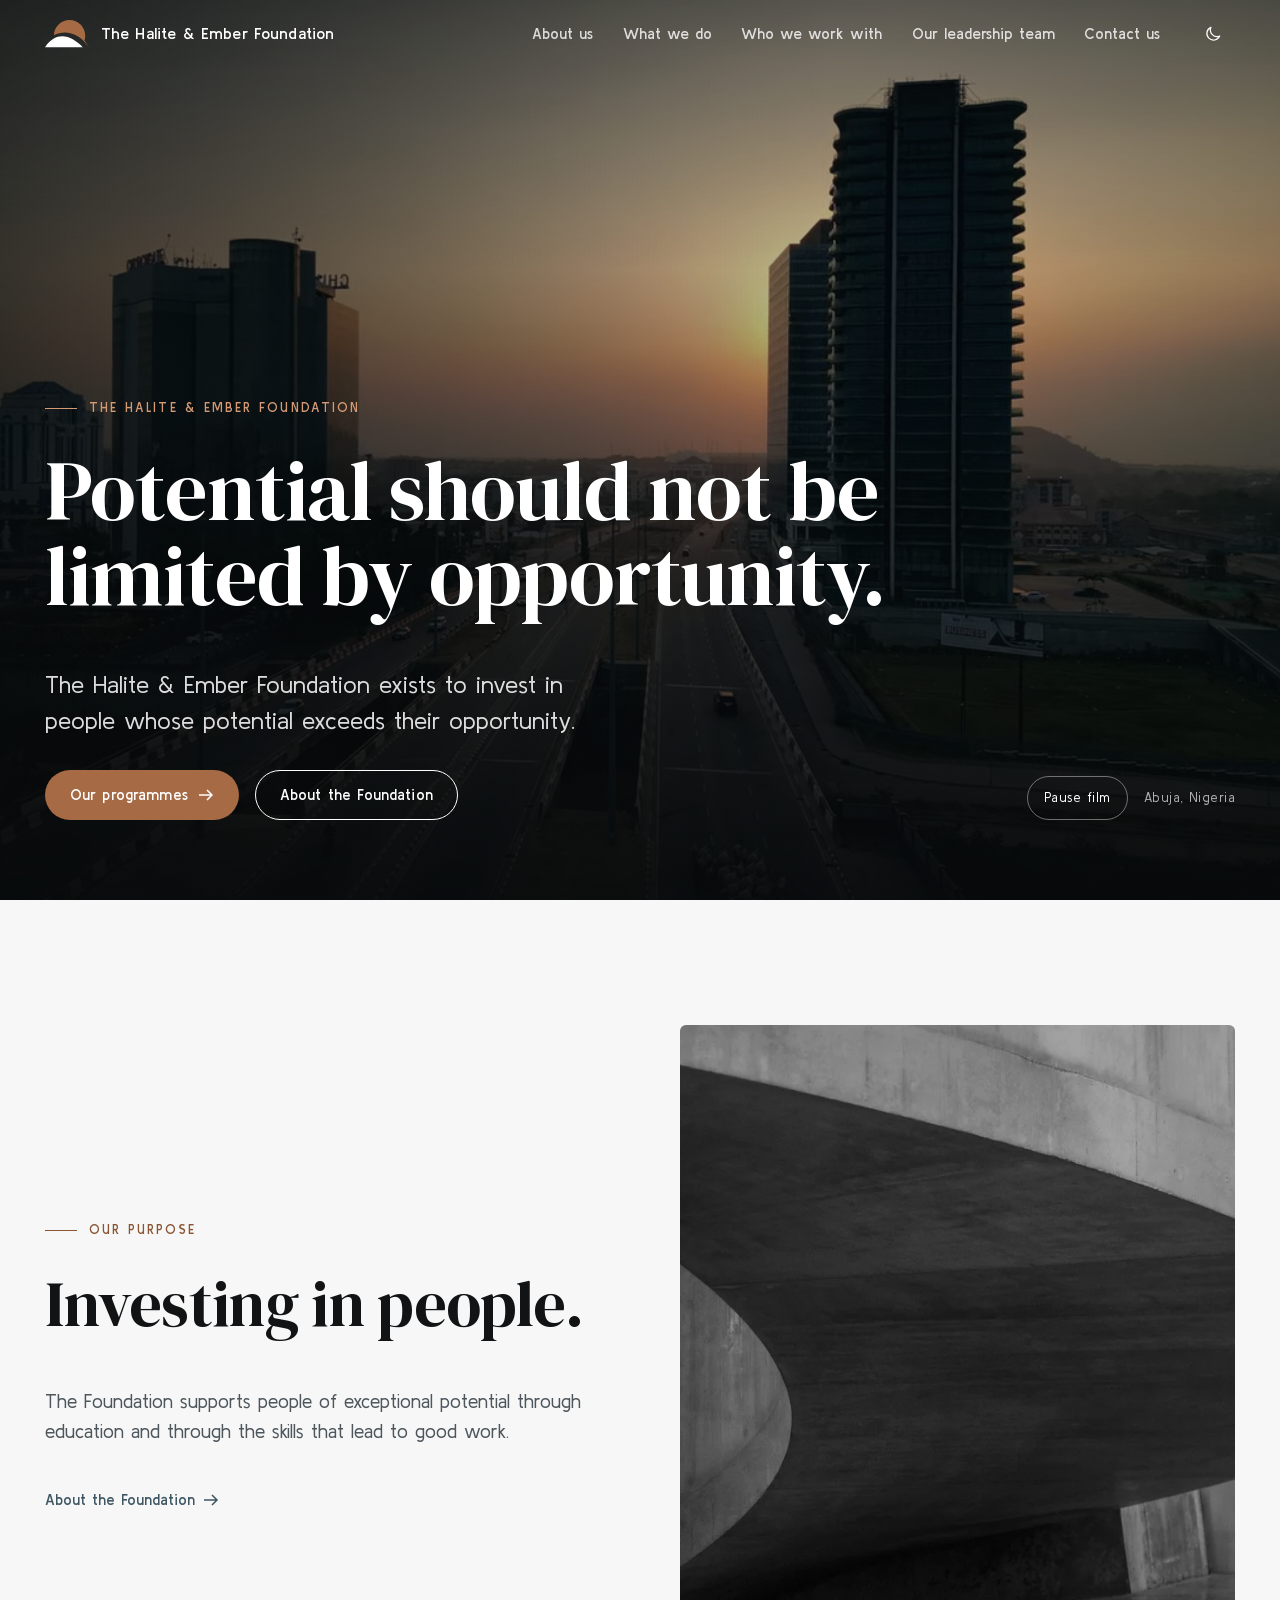
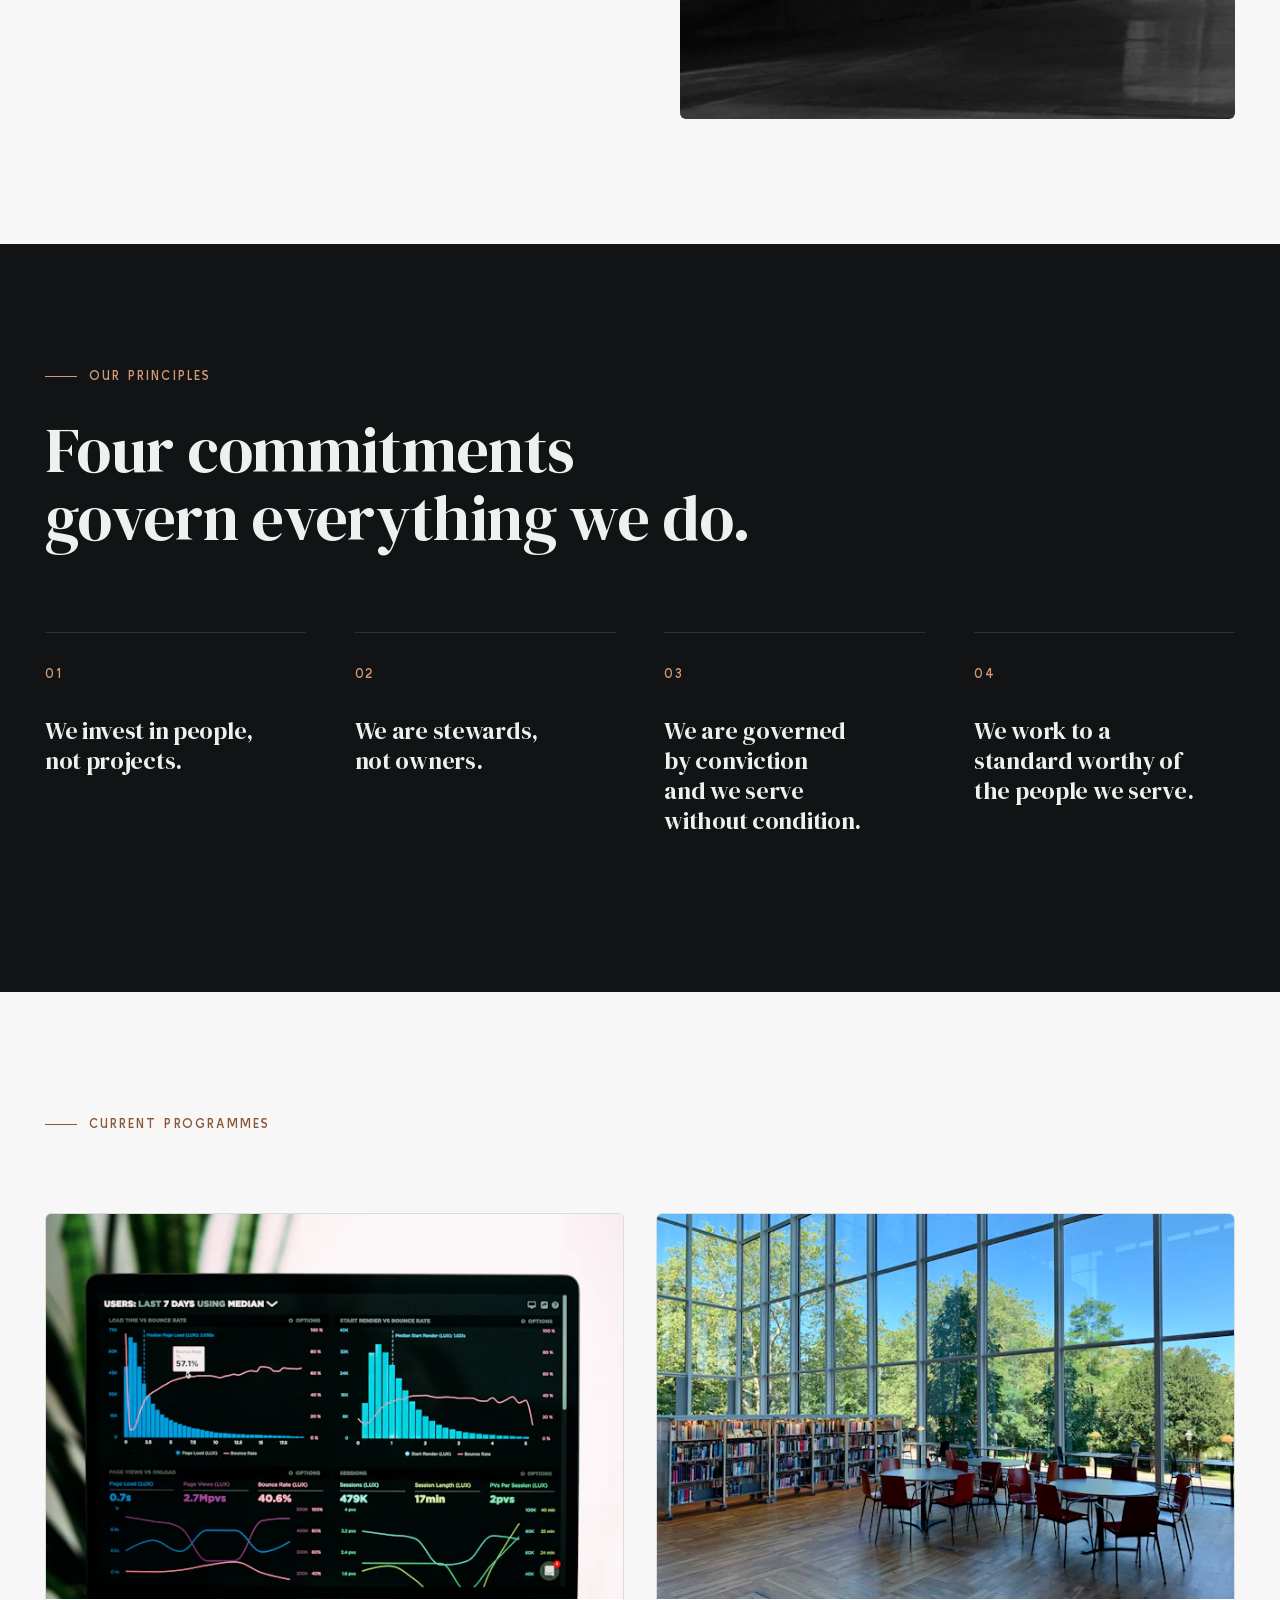
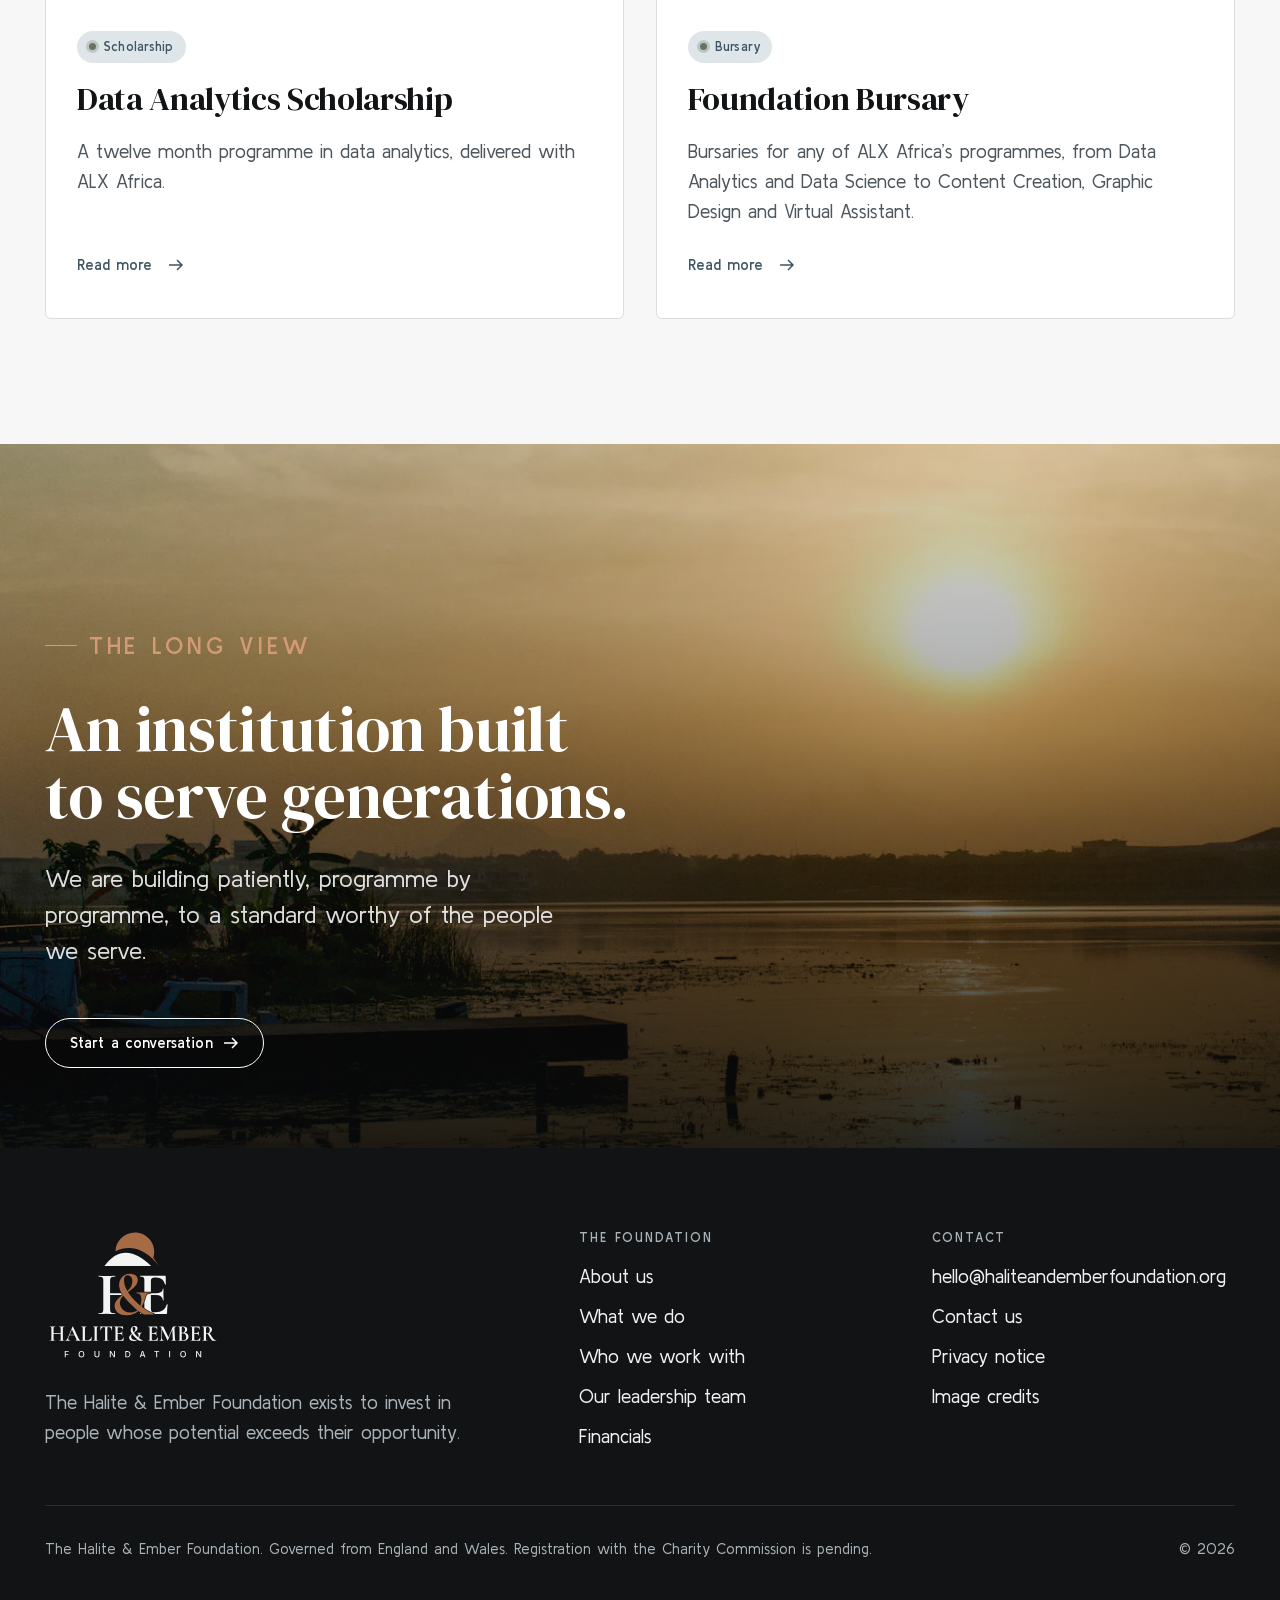
==== commit cdb3d08f: "feat: question style navigation, Financials page and Home hero film Menu labels become About us, Wha" ====
--- a/index.html
+++ b/index.html
@@ -18,7 +18,7 @@
 <link rel="apple-touch-icon" href="/apple-touch-icon.png">
 <link rel="preload" href="/assets/fonts/dm-serif-display-400.woff2" as="font" type="font/woff2" crossorigin>
 <link rel="preload" href="/assets/fonts/kulim-park-400.woff2" as="font" type="font/woff2" crossorigin>
-<link rel="preload" as="image" href="/assets/img/bridge-night-1600.webp" imagesrcset="/assets/img/bridge-night-800.webp 800w, /assets/img/bridge-night-1600.webp 1600w, /assets/img/bridge-night-2400.webp 2400w" imagesizes="100vw">
+<link rel="preload" as="image" href="/assets/img/abuja-sunset-1600.webp" imagesrcset="/assets/img/abuja-sunset-800.webp 800w, /assets/img/abuja-sunset-1600.webp 1600w, /assets/img/abuja-sunset-2400.webp 2400w" imagesizes="100vw">
 <link rel="stylesheet" href="/assets/css/site.css">
 <script>try{var t=localStorage.getItem("hef-theme");if(t==="light"||t==="dark")document.documentElement.dataset.theme=t}catch(e){}</script>
 <script src="/assets/js/site.js" defer></script>
@@ -34,12 +34,11 @@
     </a>
     <nav aria-label="Main">
       <ul class="nav-list">
-        <li><a class="nav-link" href="/" aria-current="page">Home</a></li>
-        <li><a class="nav-link" href="/about/">About</a></li>
-        <li><a class="nav-link" href="/programmes/">Programmes</a></li>
-        <li><a class="nav-link" href="/partners/">Partners</a></li>
-        <li><a class="nav-link" href="/governance/">Governance</a></li>
-        <li><a class="nav-link" href="/contact/">Contact</a></li>
+        <li><a class="nav-link" href="/about/">About us</a></li>
+        <li><a class="nav-link" href="/programmes/">What we do</a></li>
+        <li><a class="nav-link" href="/partners/">Who we work with</a></li>
+        <li><a class="nav-link" href="/governance/">Our leadership team</a></li>
+        <li><a class="nav-link" href="/contact/">Contact us</a></li>
       </ul>
     </nav>
     <button class="icon-button theme-toggle" type="button" aria-label="Switch theme">
@@ -55,12 +54,11 @@
 <div class="menu" id="menu">
   <nav aria-label="Main, small screens">
     <ol class="menu-list">
-      <li><a href="/" aria-current="page"><span>01</span>Home</a></li>
-      <li><a href="/about/"><span>02</span>About</a></li>
-      <li><a href="/programmes/"><span>03</span>Programmes</a></li>
-      <li><a href="/partners/"><span>04</span>Partners</a></li>
-      <li><a href="/governance/"><span>05</span>Governance</a></li>
-      <li><a href="/contact/"><span>06</span>Contact</a></li>
+      <li><a href="/about/"><span>01</span>About us</a></li>
+      <li><a href="/programmes/"><span>02</span>What we do</a></li>
+      <li><a href="/partners/"><span>03</span>Who we work with</a></li>
+      <li><a href="/governance/"><span>04</span>Our leadership team</a></li>
+      <li><a href="/contact/"><span>05</span>Contact us</a></li>
     </ol>
   </nav>
   <div class="menu-foot">
@@ -72,10 +70,14 @@
 <main id="main">
   <section class="hero" aria-labelledby="hero-title">
     <div class="hero-media">
-      <img src="/assets/img/bridge-night-1600.webp"
-           srcset="/assets/img/bridge-night-800.webp 800w, /assets/img/bridge-night-1600.webp 1600w, /assets/img/bridge-night-2400.webp 2400w"
-           sizes="100vw" width="2400" height="1600" fetchpriority="high"
-           alt="A cable stayed bridge lit against the night sky over the water in Lagos">
+      <img src="/assets/img/abuja-sunset-1600.webp"
+           srcset="/assets/img/abuja-sunset-800.webp 800w, /assets/img/abuja-sunset-1600.webp 1600w, /assets/img/abuja-sunset-2400.webp 2400w"
+           sizes="100vw" width="2400" height="1350" fetchpriority="high"
+           alt="The sun setting between tall buildings above a wide road in Abuja">
+      <video class="hero-video" muted loop playsinline preload="none" aria-hidden="true" tabindex="-1" hidden>
+        <source data-src="/assets/video/abuja-sunset-720.webm" type="video/webm">
+        <source data-src="/assets/video/abuja-sunset-720.mp4" type="video/mp4">
+      </video>
     </div>
     <div class="wrap">
       <div class="hero-content">
@@ -88,7 +90,10 @@
           <a class="button button--copper" href="/programmes/">Our programmes <svg class="arrow" width="16" height="16" viewBox="0 0 16 16" aria-hidden="true"><path d="M1 8h13M9 3l5 5-5 5" fill="none" stroke="currentColor" stroke-width="1.5"/></svg></a>
           <a class="button button--ghost" href="/about/">About the Foundation</a>
         </div>
-        <p class="caption">Lagos, Nigeria</p>
+        <div class="hero-note">
+          <button class="film-toggle" type="button" hidden>Pause film</button>
+          <p class="caption">Abuja, Nigeria</p>
+        </div>
       </div>
     </div>
   </section>
@@ -201,17 +206,18 @@
       <nav aria-label="Footer">
         <p class="footer-heading">The Foundation</p>
         <ul class="footer-links">
-          <li><a href="/about/">About</a></li>
-          <li><a href="/programmes/">Programmes</a></li>
-          <li><a href="/partners/">Partners</a></li>
-          <li><a href="/governance/">Governance</a></li>
+          <li><a href="/about/">About us</a></li>
+          <li><a href="/programmes/">What we do</a></li>
+          <li><a href="/partners/">Who we work with</a></li>
+          <li><a href="/governance/">Our leadership team</a></li>
+          <li><a href="/financials/">Financials</a></li>
         </ul>
       </nav>
       <div>
         <p class="footer-heading">Contact</p>
         <ul class="footer-links">
           <li><a href="mailto:hello@haliteandemberfoundation.org">hello@haliteandemberfoundation.org</a></li>
-          <li><a href="/contact/">Contact</a></li>
+          <li><a href="/contact/">Contact us</a></li>
           <li><a href="/privacy/">Privacy notice</a></li>
           <li><a href="/credits/">Image credits</a></li>
         </ul>
--- a/assets/css/site.css
+++ b/assets/css/site.css
@@ -388,6 +388,8 @@
   padding-inline: 0.125rem;
   color: var(--muted);
   font-size: 0.9375rem;
+  font-weight: 600;
+  white-space: nowrap;
   text-decoration: none;
   transition: color 200ms var(--ease);
 }
@@ -446,7 +448,8 @@
 html:not(.enhanced) .nav-list { display: flex; flex-wrap: wrap; gap: 0 1.25rem; }
 html:not(.enhanced) .header-inner { flex-wrap: wrap; height: auto; padding-block: 0.5rem; }
 
-@media (min-width: 60rem) {
+/* 68rem: the point where the five longer labels fit on one line beside the brand. */
+@media (min-width: 68rem) {
   .nav-list, html:not(.enhanced) .nav-list { display: flex; gap: clamp(1.25rem, 2vw, 2.25rem); }
   .nav-list { margin-right: var(--space-s); }
   .menu-toggle { display: none; }
@@ -551,7 +554,7 @@
 }
 .menu-open .site-header.is-scrolled { background: transparent; border-bottom-color: transparent; color: #fff; }
 
-@media (min-width: 60rem) { .menu { display: none; } }
+@media (min-width: 68rem) { .menu { display: none; } }
 
 /* Hero: home --------------------------------------------------------------- */
 
@@ -576,6 +579,33 @@
   z-index: -2;
 }
 .hero-media img { object-position: 62% 50%; animation: settle 2.4s var(--ease) both; }
+/* Home film: sits over the still and fades in once it is playing. site.js only
+   loads it on larger screens, and never for reduced motion or data saving. */
+.hero-video {
+  position: absolute;
+  inset: 0;
+  width: 100%;
+  height: 100%;
+  object-fit: cover;
+  object-position: 62% 50%;
+  opacity: 0;
+  transition: opacity 1200ms var(--ease);
+}
+.hero-video.is-playing { opacity: 1; }
+.hero-note { display: flex; align-items: center; gap: var(--space-s); }
+.film-toggle {
+  min-height: 2.75rem;
+  padding: 0 1rem;
+  border: 1px solid rgb(255 255 255 / 0.4);
+  border-radius: 999px;
+  background: none;
+  color: #fff;
+  font: inherit;
+  font-size: 0.8125rem;
+  letter-spacing: 0.04em;
+  cursor: pointer;
+}
+.film-toggle:hover { border-color: #fff; }
 .hero::after {
   content: "";
   position: absolute;
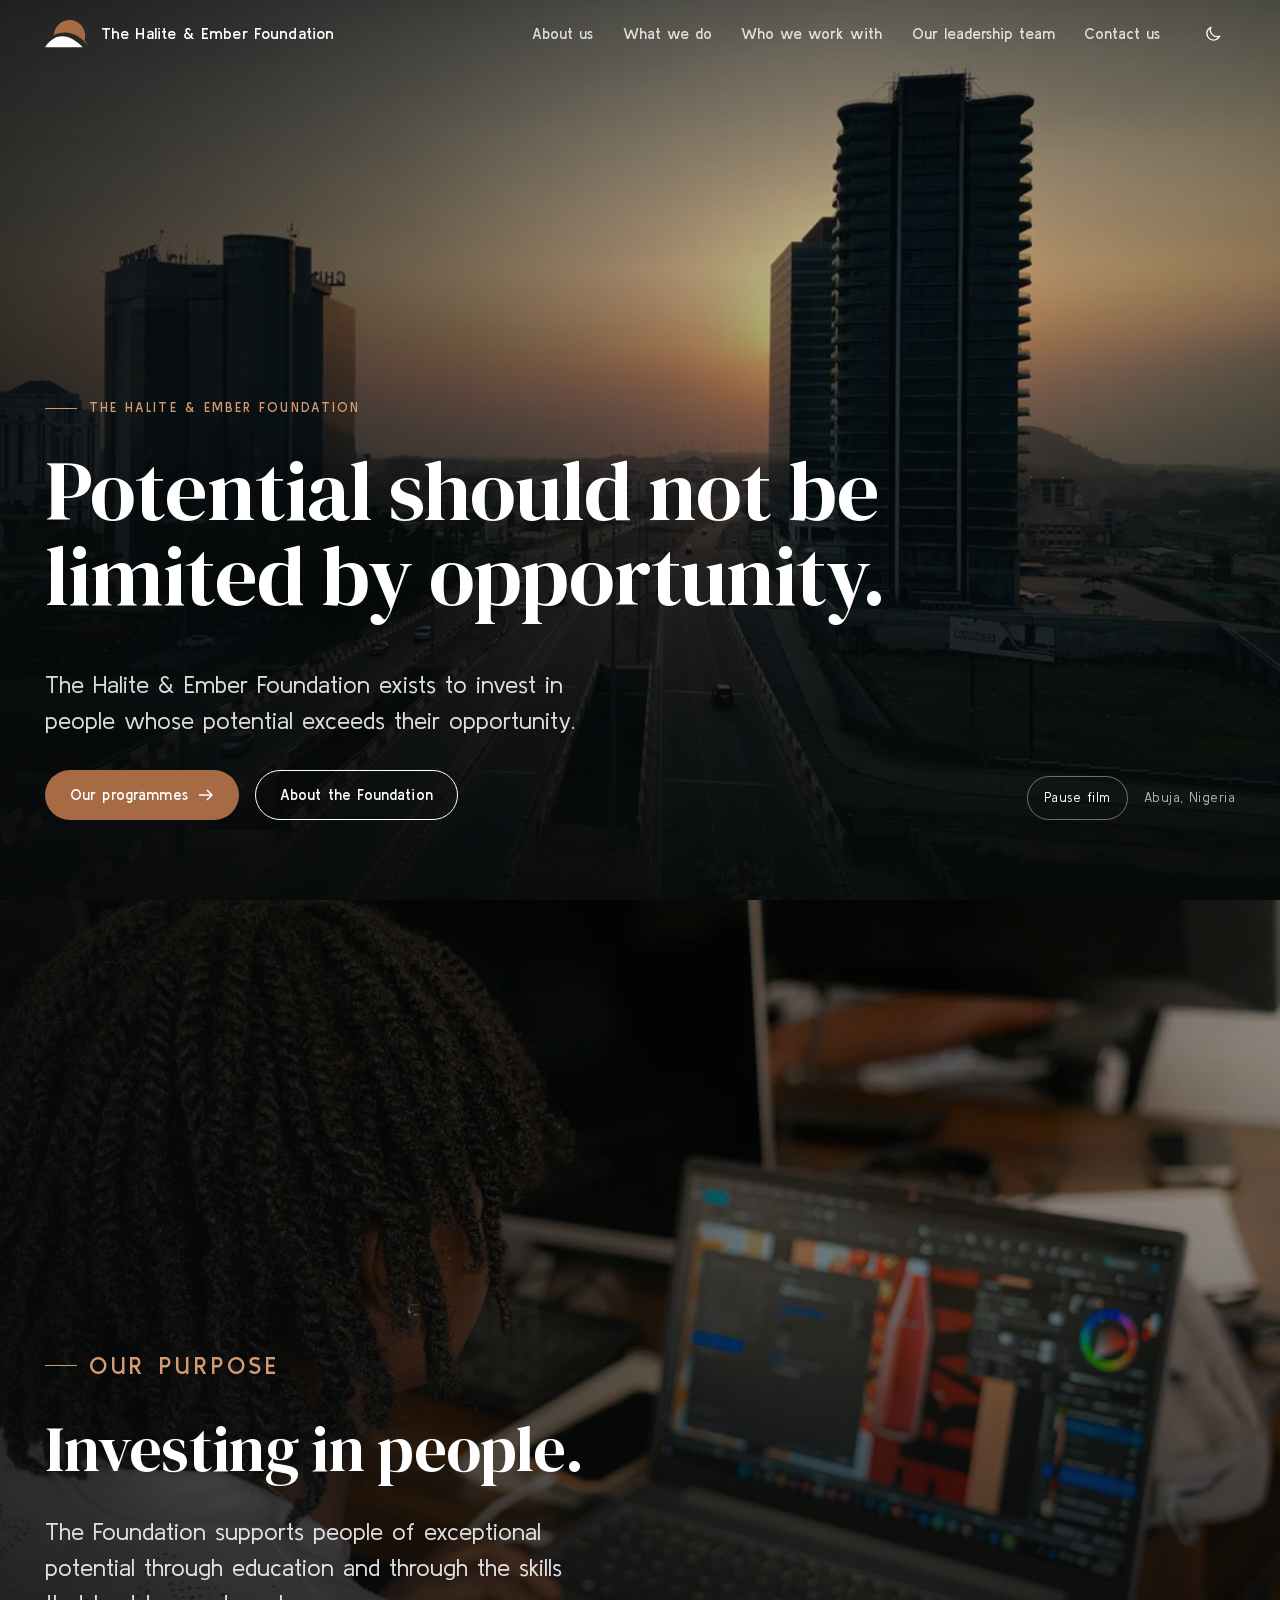
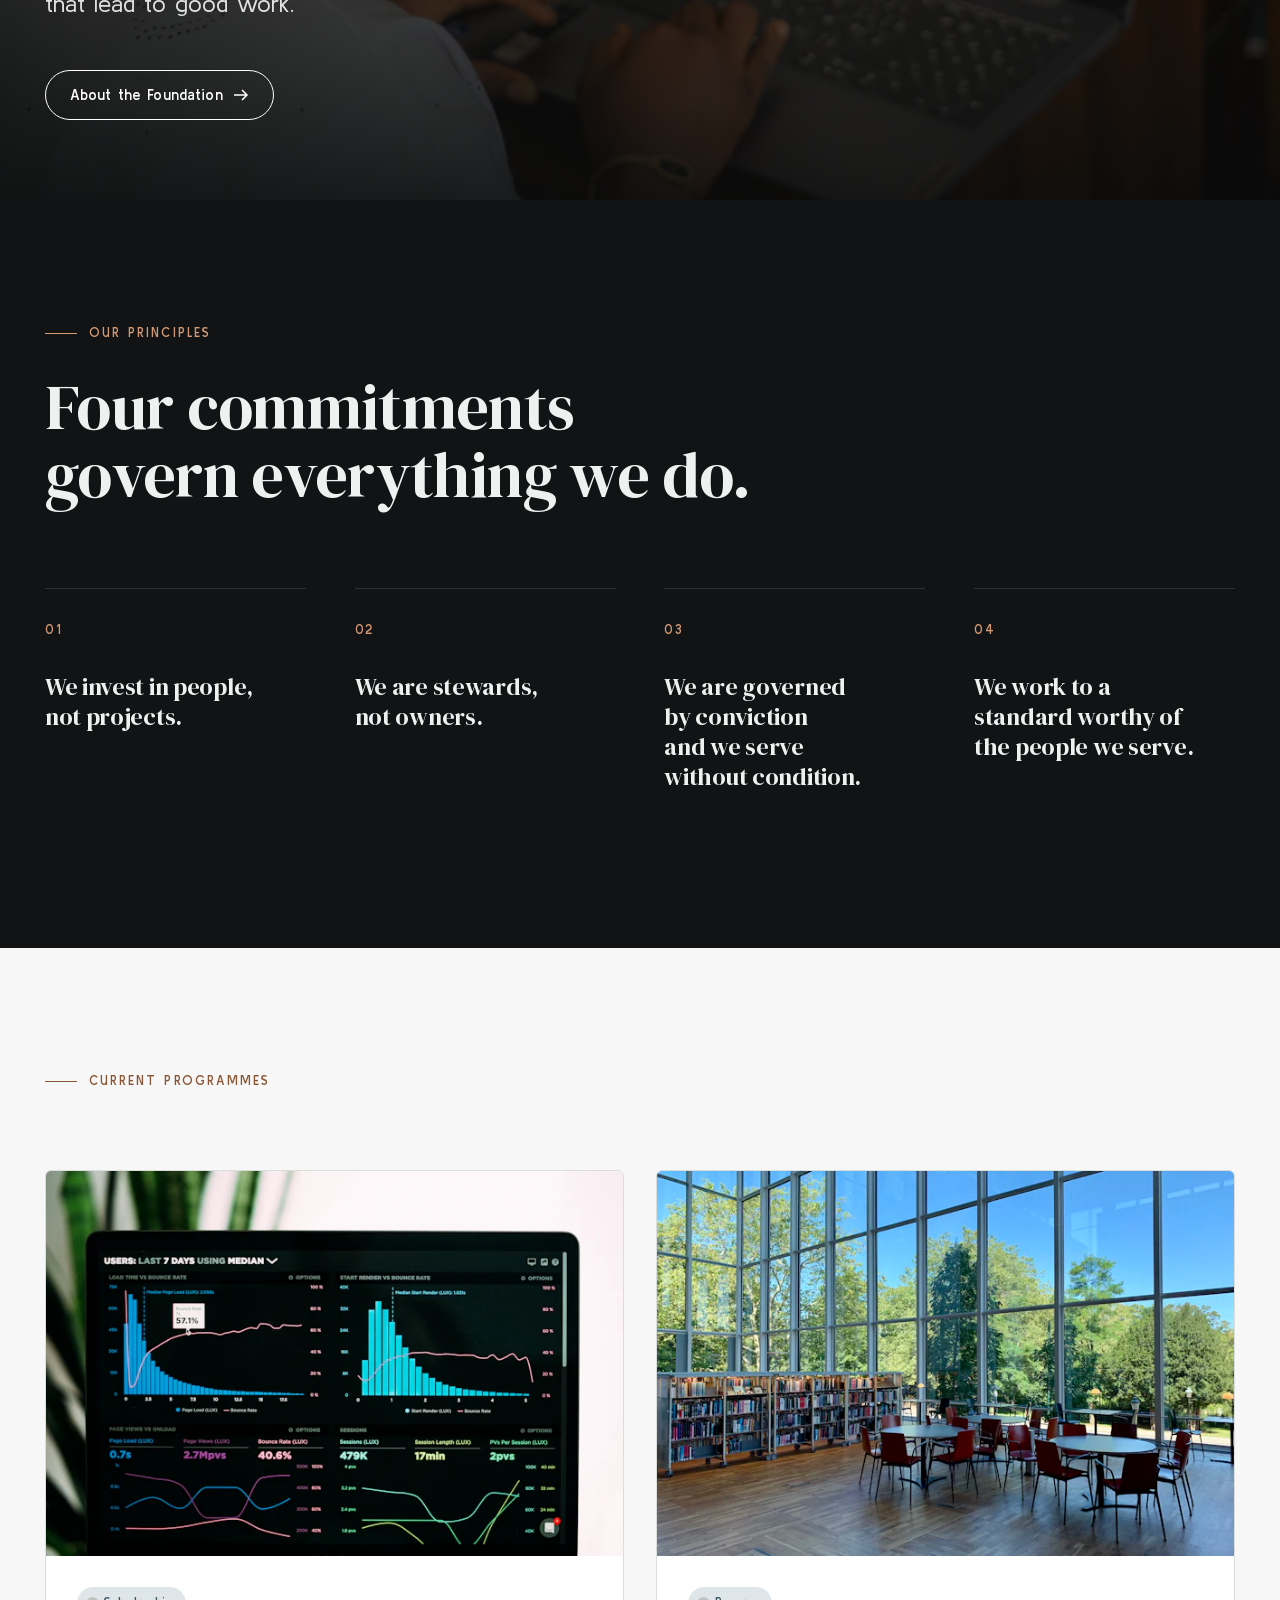
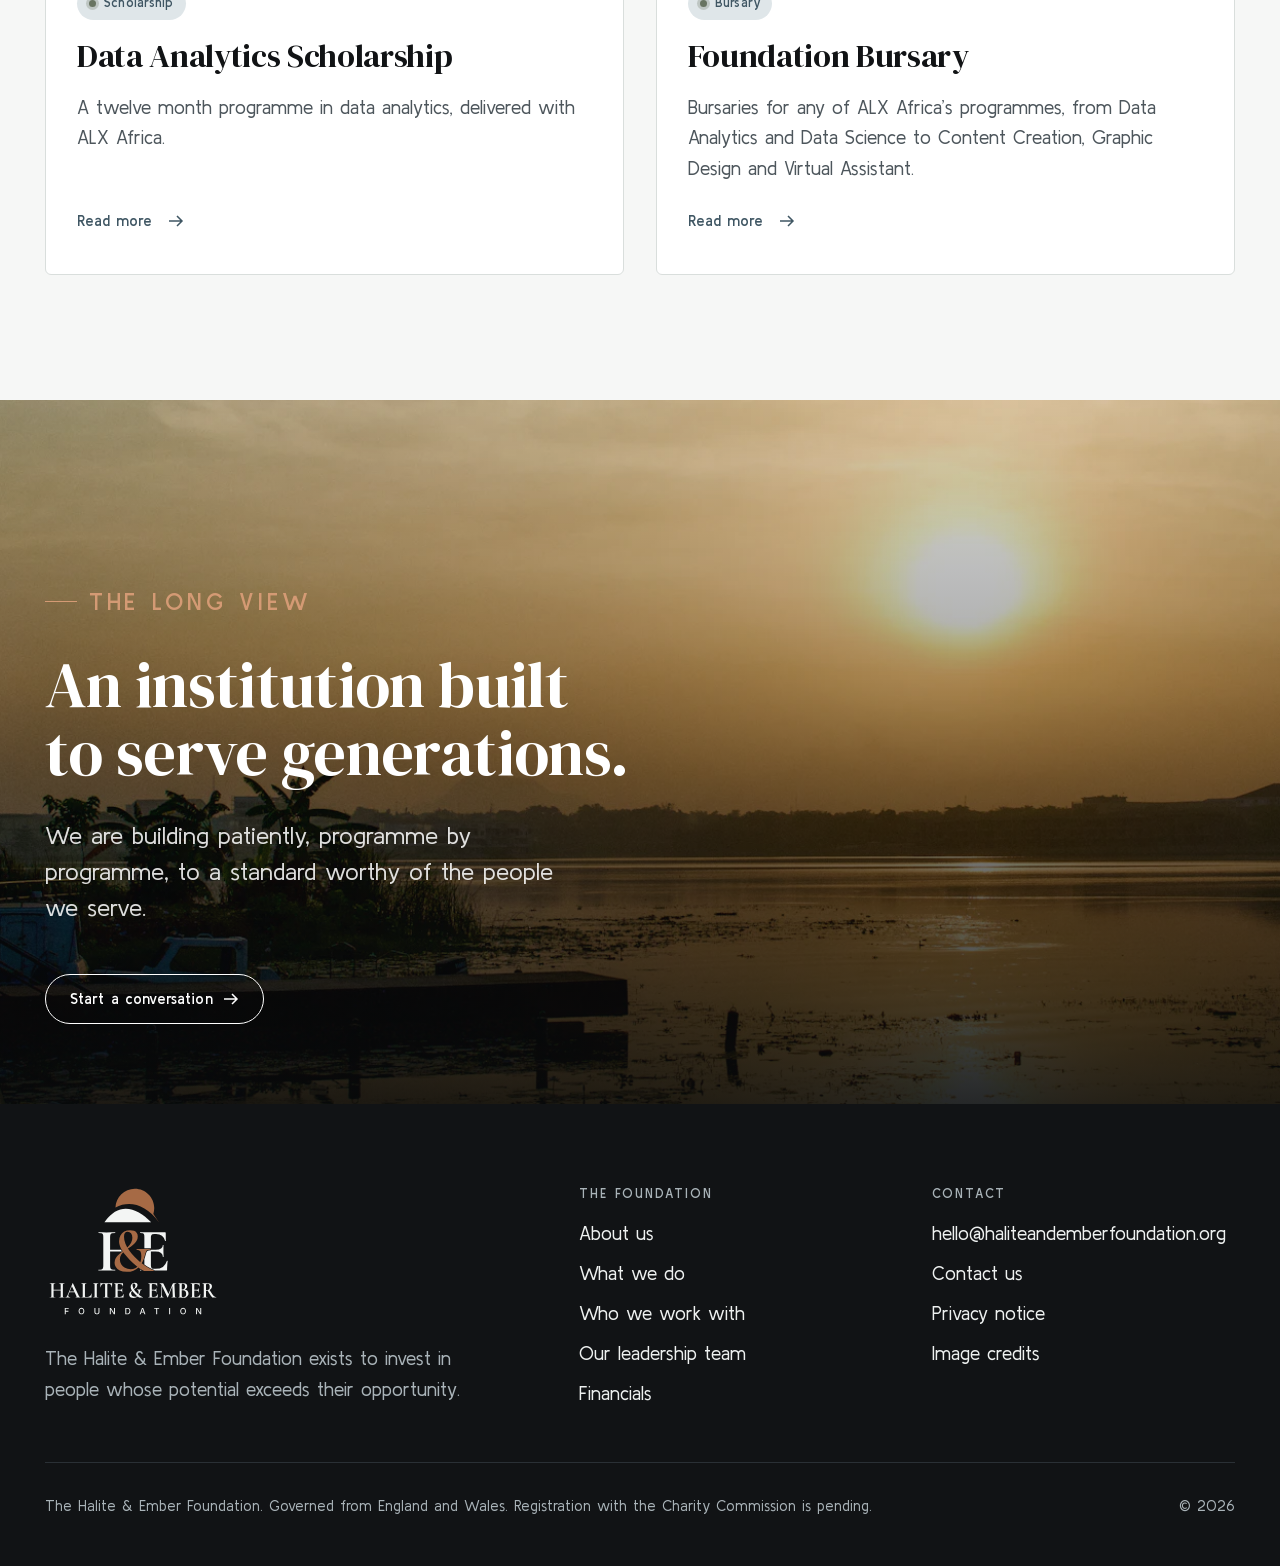
==== commit 1f293a72: "feat: full height purpose section with a photograph of a person at work" ====
--- a/index.html
+++ b/index.html
@@ -98,21 +98,17 @@
     </div>
   </section>
 
-  <section class="section" aria-labelledby="purpose-title">
-    <div class="wrap split">
-      <div data-reveal>
-        <p class="eyebrow">Our purpose</p>
-        <h2 id="purpose-title" class="title">Investing in people.</h2>
-        <div class="prose" style="margin-top: var(--space-l)">
-          <p>The Foundation supports people of exceptional potential through education and through the skills that lead to good work.</p>
-        </div>
-        <a class="text-link" href="/about/" style="margin-top: var(--space-m)">About the Foundation <svg class="arrow" width="16" height="16" viewBox="0 0 16 16" aria-hidden="true"><path d="M1 8h13M9 3l5 5-5 5" fill="none" stroke="currentColor" stroke-width="1.5"/></svg></a>
-      </div>
-      <div class="media media--portrait" data-reveal="1">
-        <img src="/assets/img/concrete-curve-1080.webp"
-             srcset="/assets/img/concrete-curve-640.webp 640w, /assets/img/concrete-curve-1080.webp 1080w"
-             sizes="(min-width: 56rem) 45vw, 100vw" width="1080" height="1350" loading="lazy" decoding="async"
-             alt="Sweeping curves of a concrete structure in black and white">
+  <section class="media-band media-band--full" aria-labelledby="purpose-title">
+    <img src="/assets/img/laptop-work-1600.webp"
+         srcset="/assets/img/laptop-work-800.webp 800w, /assets/img/laptop-work-1600.webp 1600w, /assets/img/laptop-work-2400.webp 2400w"
+         sizes="100vw" width="2400" height="1350" loading="lazy" decoding="async"
+         alt="A person with braided hair, seen from behind, working at a laptop">
+    <div class="wrap" data-reveal>
+      <p class="eyebrow">Our purpose</p>
+      <h2 id="purpose-title">Investing in people.</h2>
+      <p>The Foundation supports people of exceptional potential through education and through the skills that lead to good work.</p>
+      <div class="actions">
+        <a class="button button--ghost" href="/about/">About the Foundation <svg class="arrow" width="16" height="16" viewBox="0 0 16 16" aria-hidden="true"><path d="M1 8h13M9 3l5 5-5 5" fill="none" stroke="currentColor" stroke-width="1.5"/></svg></a>
       </div>
     </div>
   </section>
--- a/assets/css/site.css
+++ b/assets/css/site.css
@@ -693,6 +693,16 @@
   inset: 0;
   z-index: -1;
   background: linear-gradient(0deg, rgb(8 10 11 / 0.88) 0%, rgb(8 10 11 / 0.35) 60%, rgb(8 10 11 / 0.15) 100%);
+}
+/* A band as tall as the Home hero, with the hero's extra shade behind the text. */
+.media-band--full { min-height: 100vh; min-height: 100svh; }
+/* Narrow screens crop hard, so keep the person in frame, not just the laptop. */
+.media-band--full > img { object-position: 34% 50%; }
+@media (min-width: 48rem) { .media-band--full > img { object-position: 58% 50%; } }
+.media-band--full::after {
+  background:
+    linear-gradient(0deg, rgb(8 10 11 / 0.9) 0%, rgb(8 10 11 / 0.4) 55%, rgb(8 10 11 / 0.2) 100%),
+    linear-gradient(90deg, rgb(8 10 11 / 0.6) 0%, rgb(8 10 11 / 0) 65%);
 }
 .media-band .eyebrow { color: #d49a74; }
 .media-band h2 { max-width: 20ch; font-size: var(--step-4); }
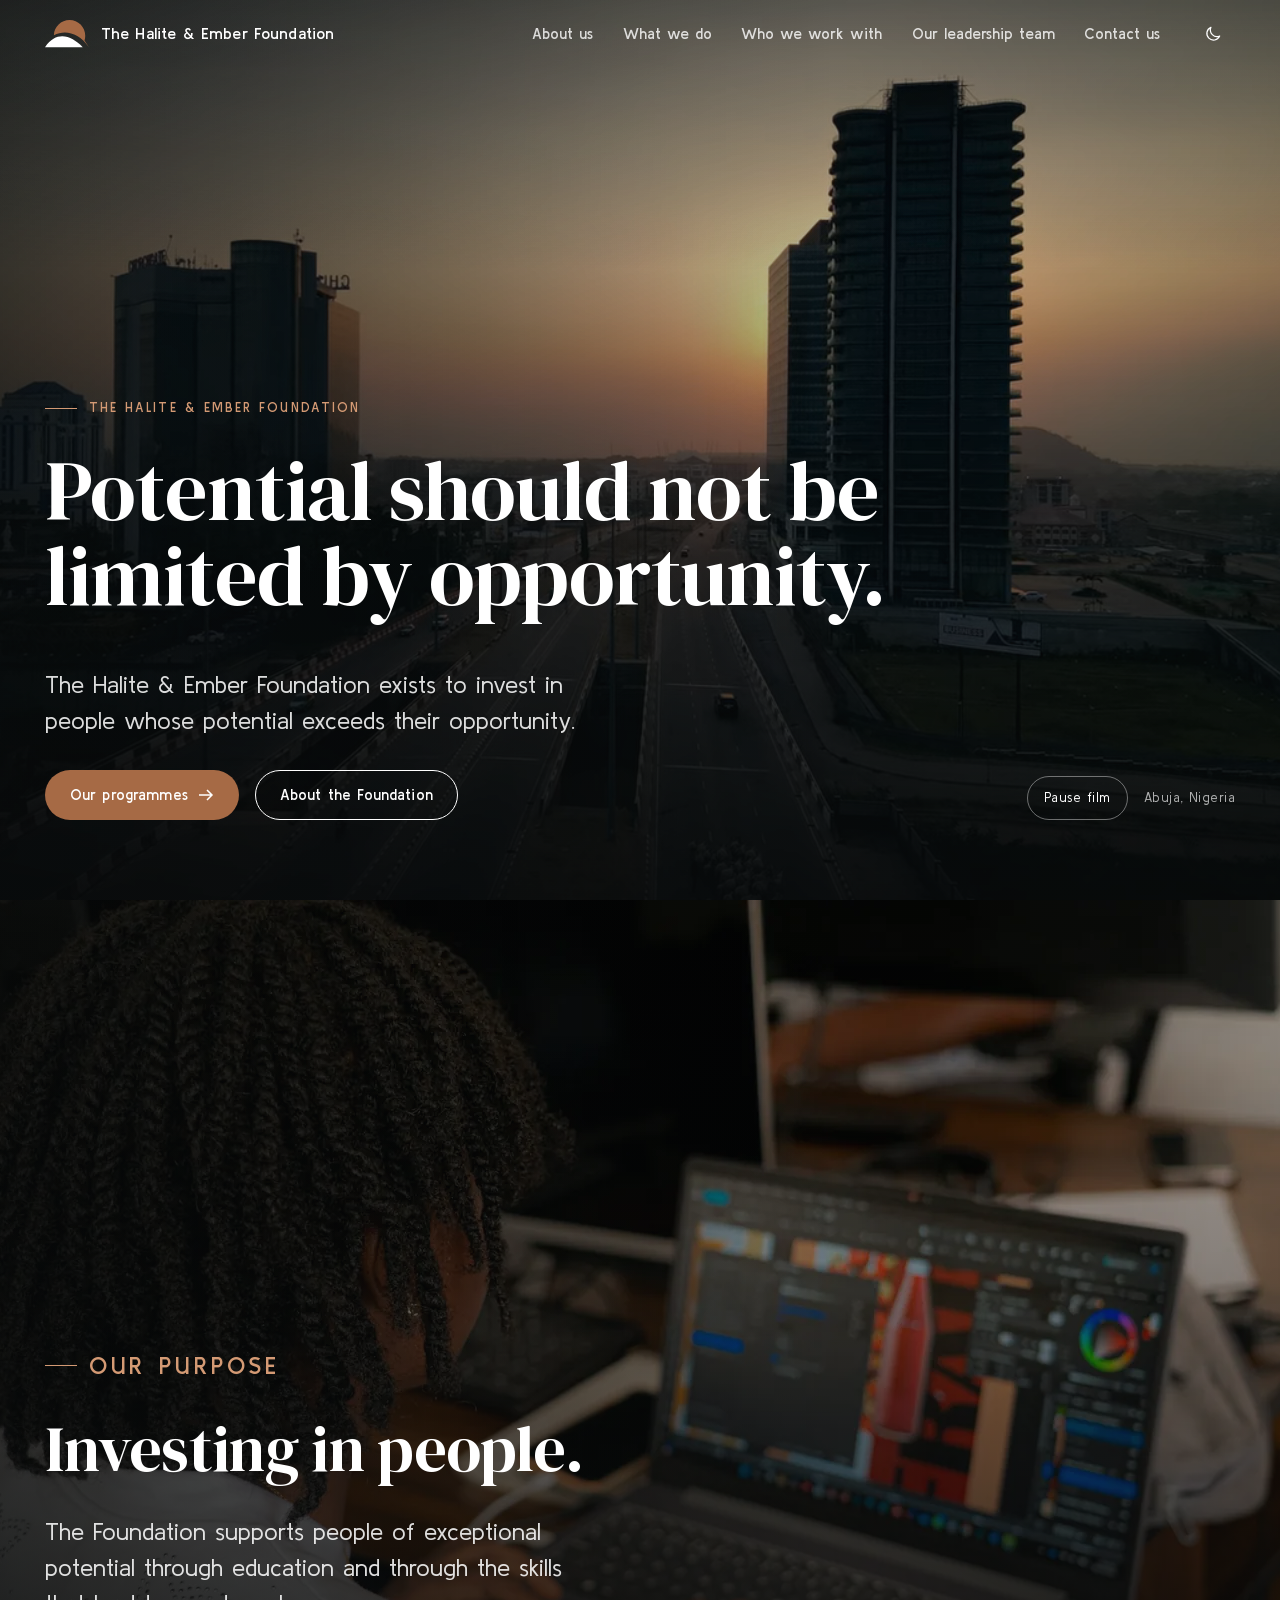
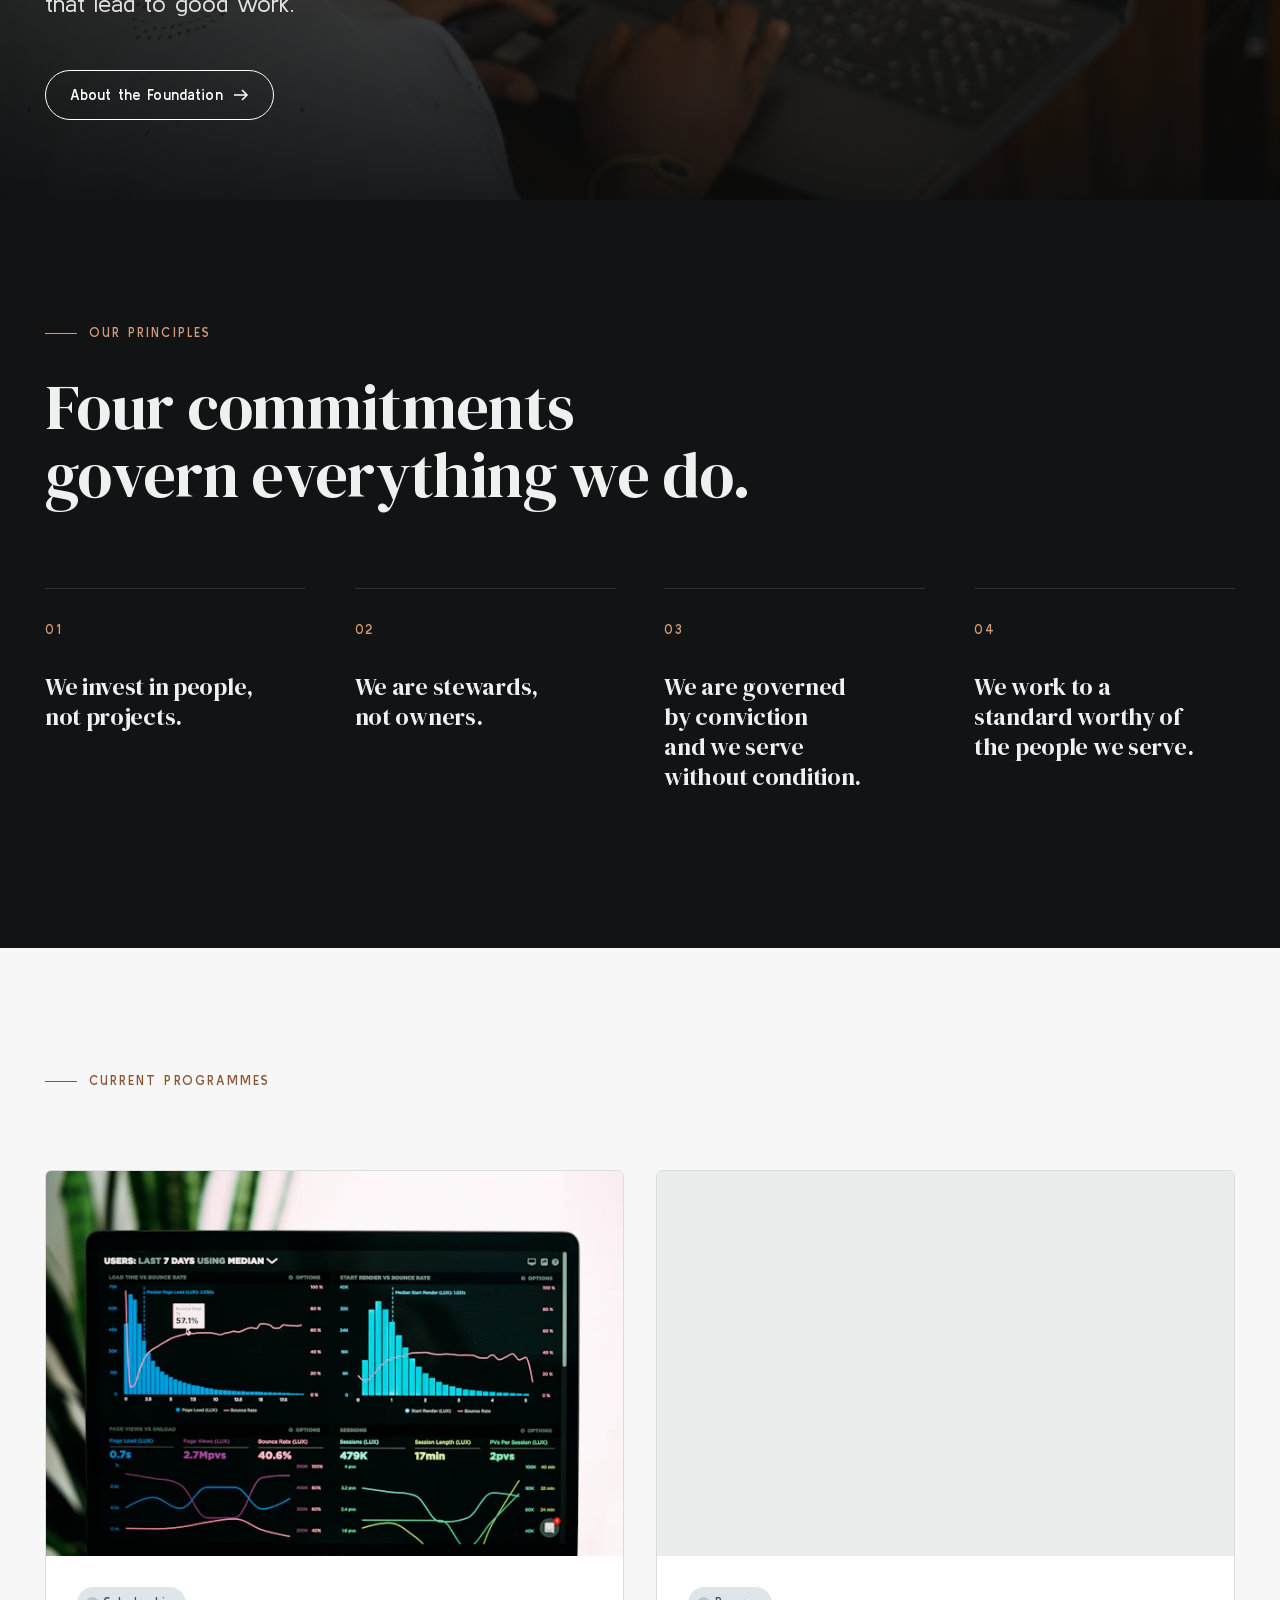
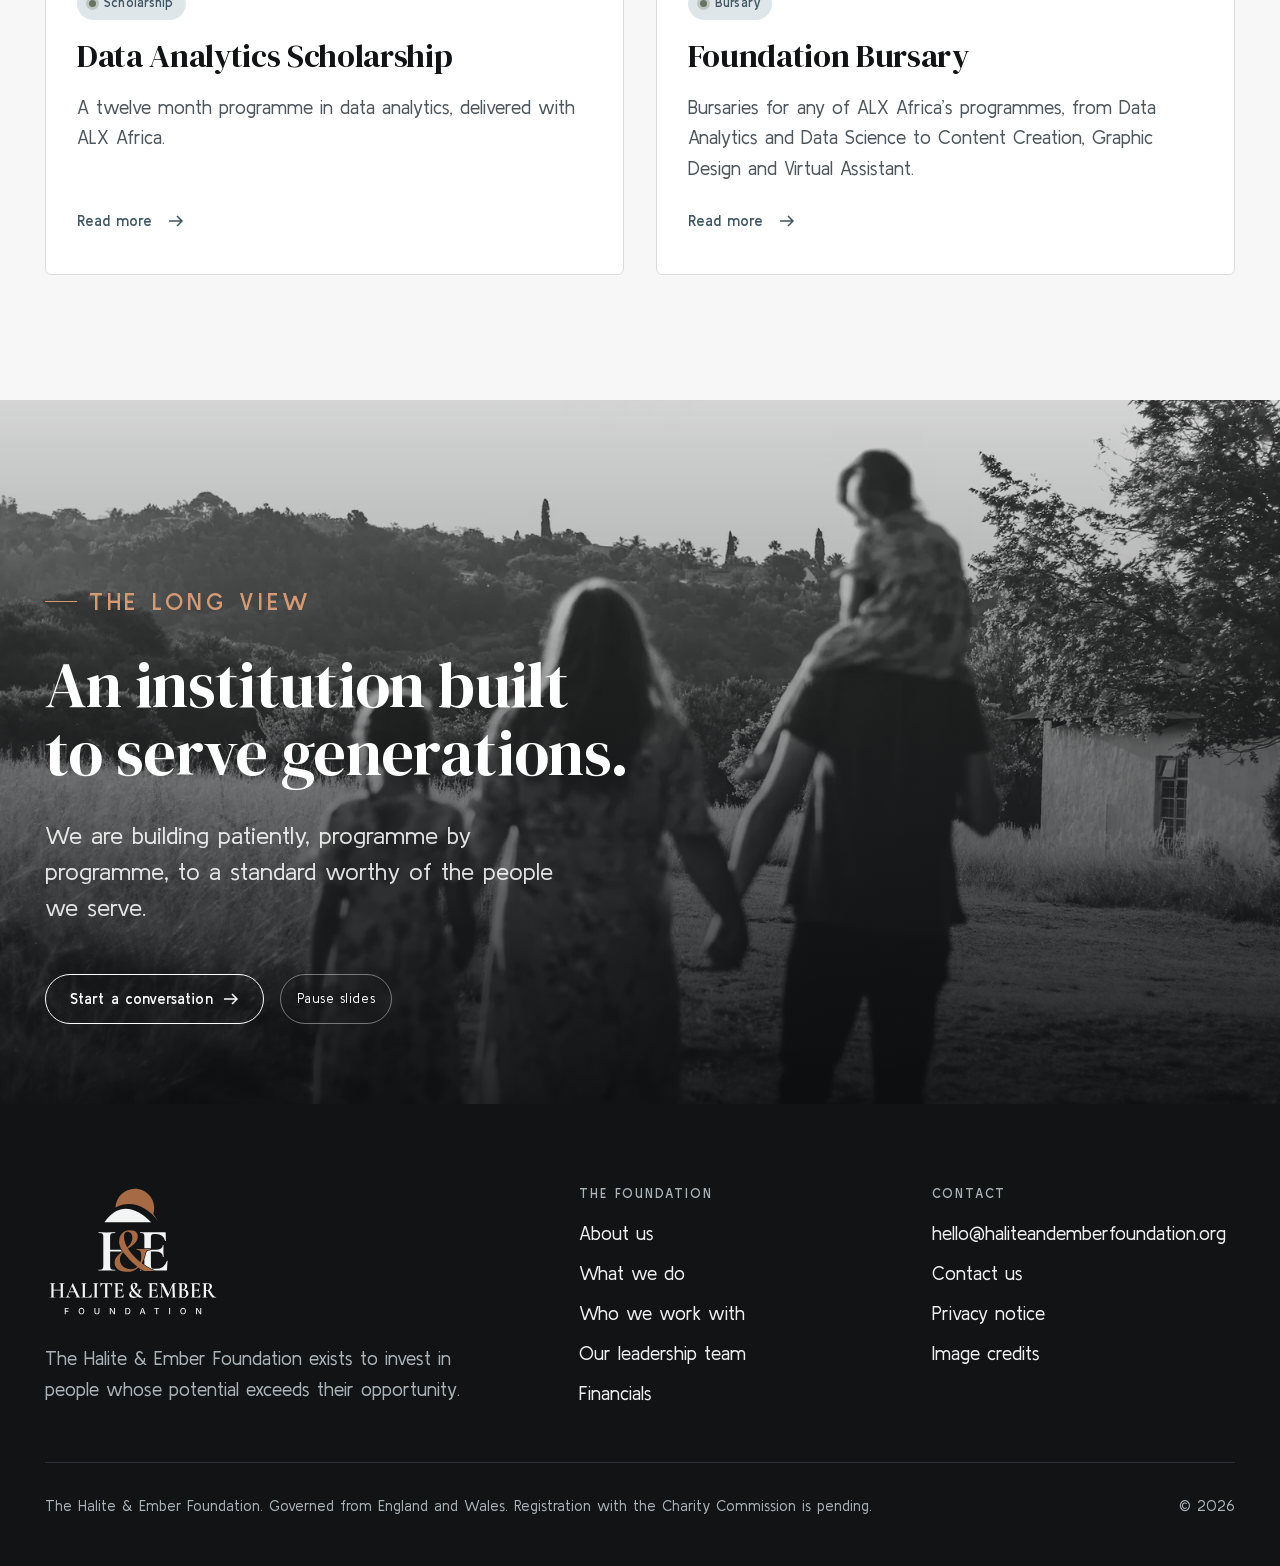
==== commit 3d0940b8: "feat: fading photograph slides in the long view section" ====
--- a/index.html
+++ b/index.html
@@ -174,17 +174,26 @@
     </div>
   </section>
 
-  <section class="media-band" aria-labelledby="horizon-title">
-    <img src="/assets/img/lagoon-sunset-1600.webp"
-         srcset="/assets/img/lagoon-sunset-800.webp 800w, /assets/img/lagoon-sunset-1600.webp 1600w, /assets/img/lagoon-sunset-2400.webp 2400w"
-         sizes="100vw" width="2400" height="1028" loading="lazy" decoding="async"
-         alt="The sun setting low over still water, with a jetty in the foreground">
+  <section class="media-band media-band--slides" aria-labelledby="horizon-title">
+    <img class="is-active" src="/assets/img/family-walk-1600.webp"
+         srcset="/assets/img/family-walk-800.webp 800w, /assets/img/family-walk-1600.webp 1600w, /assets/img/family-walk-2400.webp 2400w"
+         sizes="100vw" width="2400" height="1600" loading="lazy" decoding="async"
+         alt="A family walking hand in hand, seen from behind, with a child carried on shoulders">
+    <img src="/assets/img/arm-in-arm-1600.webp"
+         srcset="/assets/img/arm-in-arm-800.webp 800w, /assets/img/arm-in-arm-1600.webp 1600w, /assets/img/arm-in-arm-2400.webp 2400w"
+         sizes="100vw" width="2400" height="1600" loading="lazy" decoding="async"
+         alt="Three people walking arm in arm in warm light, seen from behind">
+    <img src="/assets/img/dakar-sunset-1600.webp"
+         srcset="/assets/img/dakar-sunset-800.webp 800w, /assets/img/dakar-sunset-1600.webp 1600w, /assets/img/dakar-sunset-2400.webp 2400w"
+         sizes="100vw" width="2400" height="1600" loading="lazy" decoding="async"
+         alt="People walking in silhouette beneath a low sun">
     <div class="wrap" data-reveal>
       <p class="eyebrow">The long view</p>
       <h2 id="horizon-title">An institution built to serve generations.</h2>
       <p>We are building patiently, programme by programme, to a standard worthy of the people we serve.</p>
       <div class="actions">
         <a class="button button--ghost" href="/contact/">Start a conversation <svg class="arrow" width="16" height="16" viewBox="0 0 16 16" aria-hidden="true"><path d="M1 8h13M9 3l5 5-5 5" fill="none" stroke="currentColor" stroke-width="1.5"/></svg></a>
+        <button class="film-toggle slides-toggle" type="button" hidden>Pause slides</button>
       </div>
     </div>
   </section>
--- a/assets/css/site.css
+++ b/assets/css/site.css
@@ -694,6 +694,10 @@
   z-index: -1;
   background: linear-gradient(0deg, rgb(8 10 11 / 0.88) 0%, rgb(8 10 11 / 0.35) 60%, rgb(8 10 11 / 0.15) 100%);
 }
+/* A band that fades between several photographs. The first shows without
+   site.js; the script advances them and offers a pause button. */
+.media-band--slides > img { opacity: 0; transition: opacity 1600ms var(--ease); }
+.media-band--slides > img.is-active { opacity: 1; }
 /* A band as tall as the Home hero, with the hero's extra shade behind the text. */
 .media-band--full { min-height: 100vh; min-height: 100svh; }
 /* Narrow screens crop hard, so keep the person in frame, not just the laptop. */
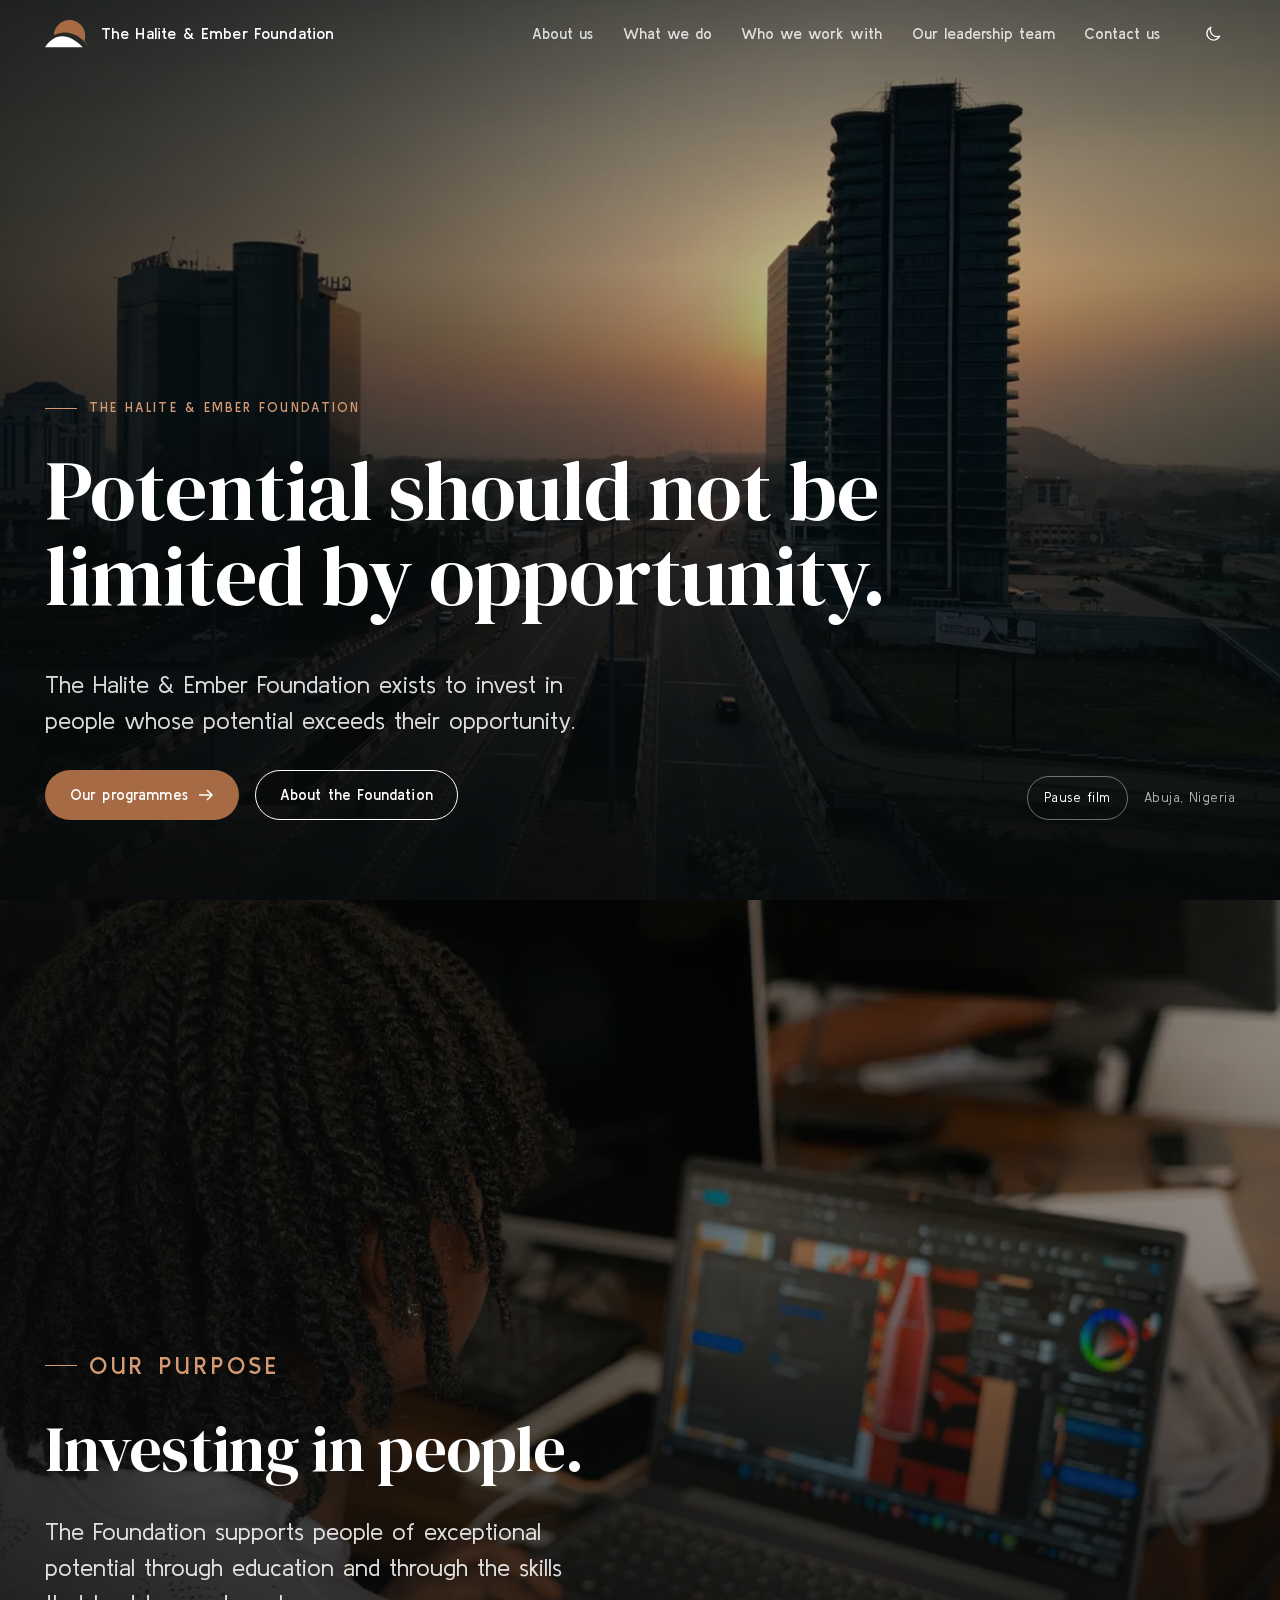
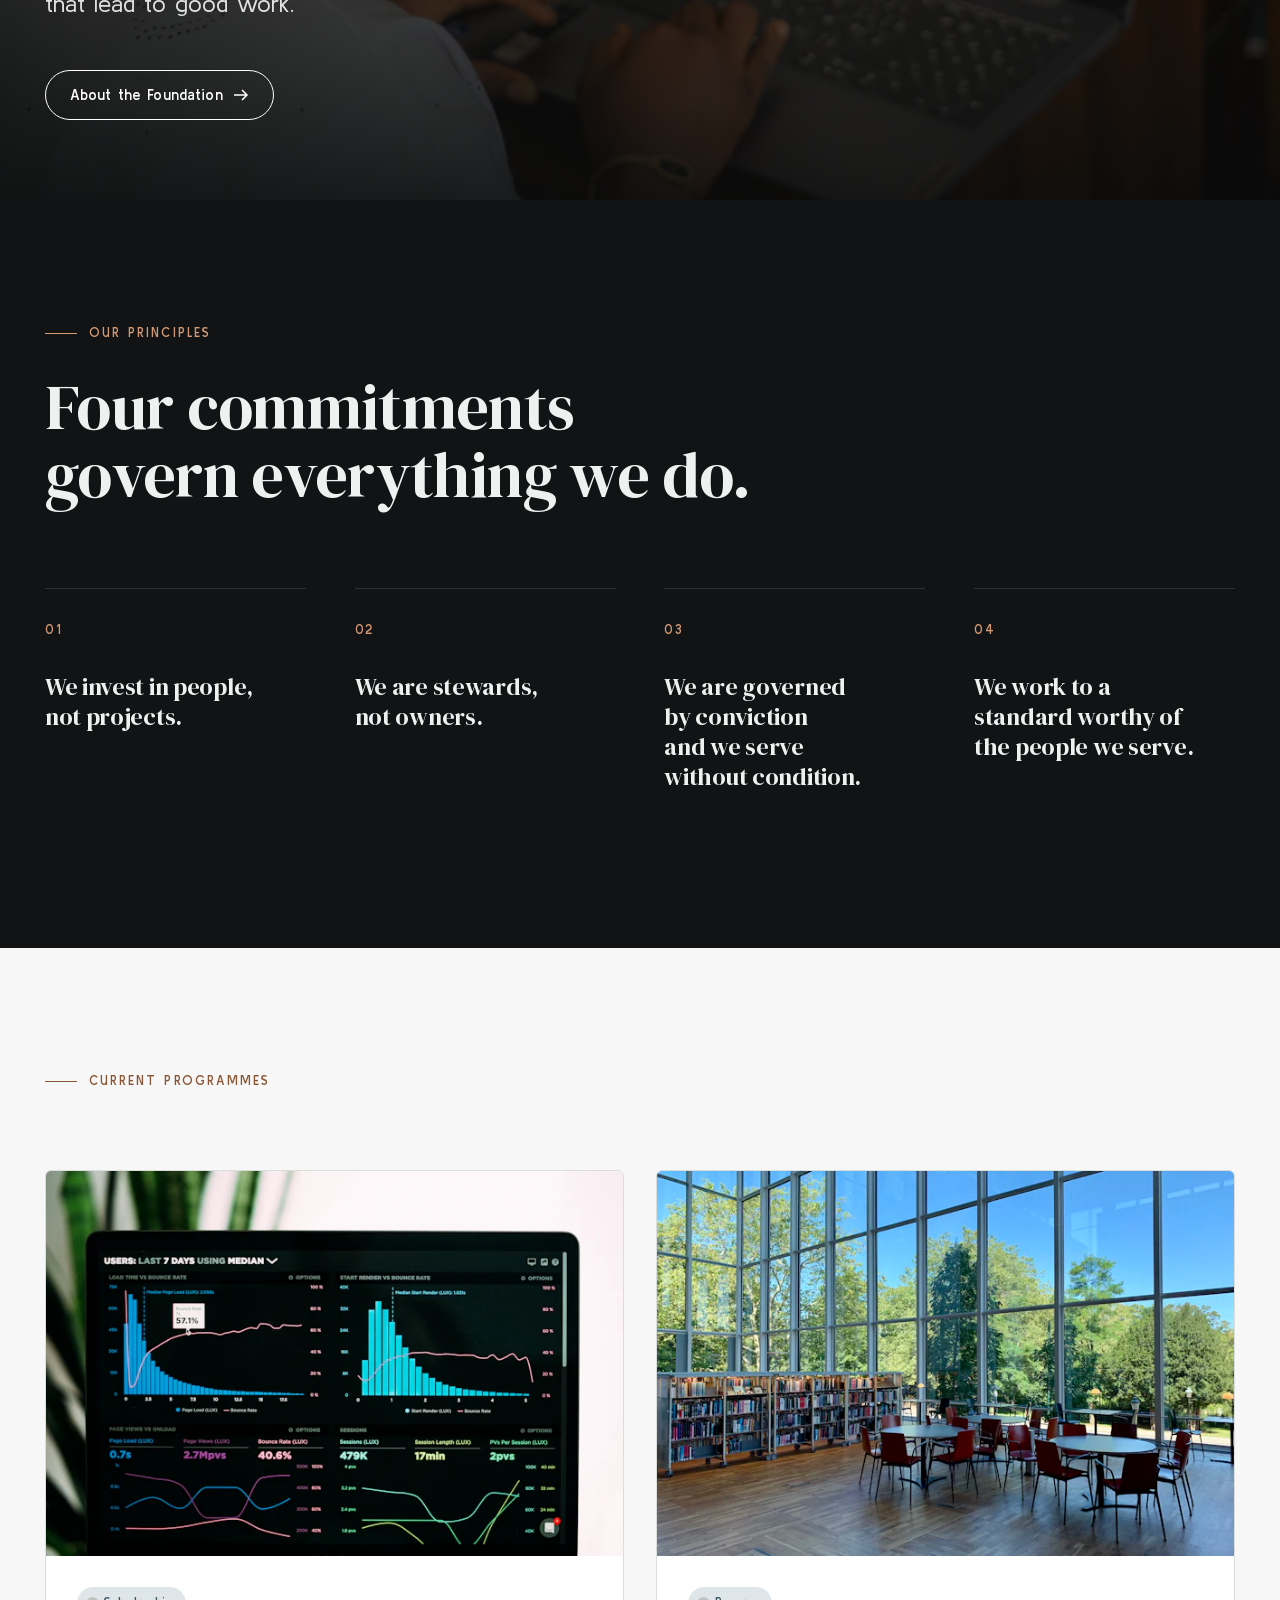
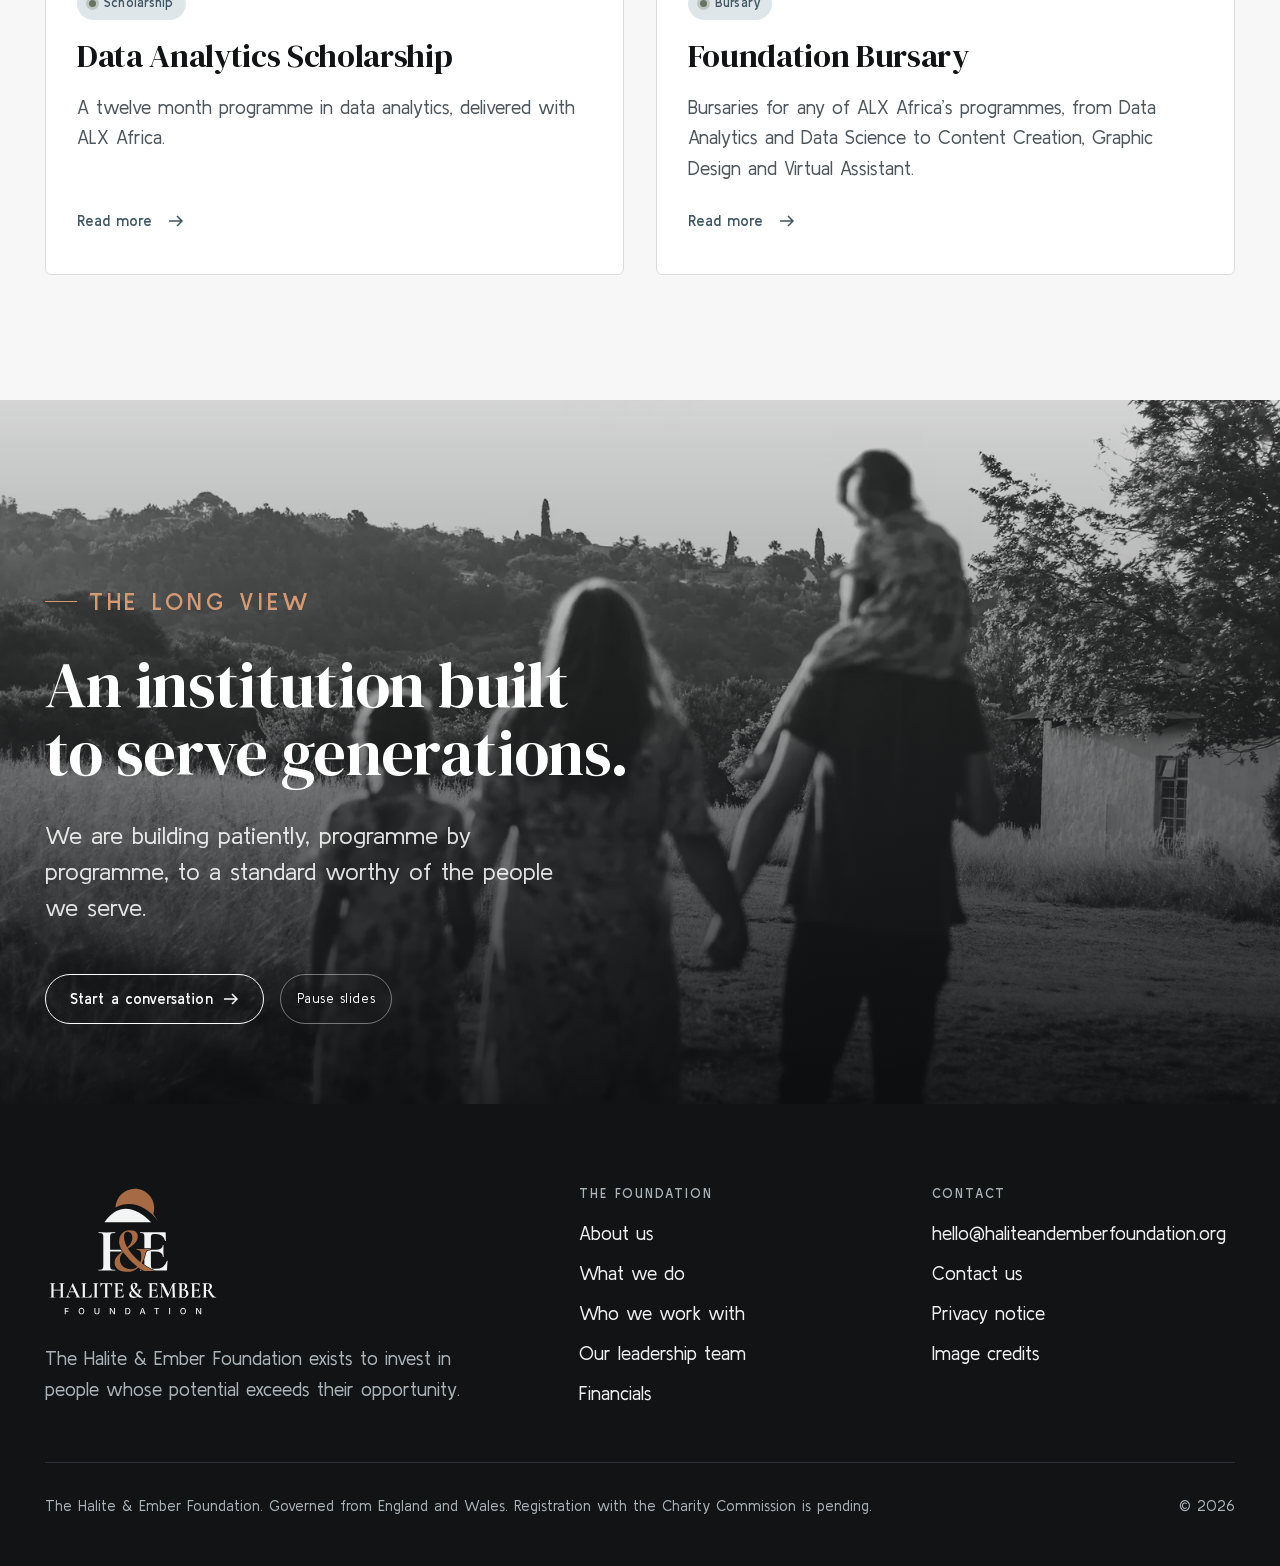
==== commit b7f53ad8: "fix: slides change every 5 seconds; shade the Dakar photograph from the left walker" ====
--- a/index.html
+++ b/index.html
@@ -183,8 +183,8 @@
          srcset="/assets/img/arm-in-arm-800.webp 800w, /assets/img/arm-in-arm-1600.webp 1600w, /assets/img/arm-in-arm-2400.webp 2400w"
          sizes="100vw" width="2400" height="1600" loading="lazy" decoding="async"
          alt="Three people walking arm in arm in warm light, seen from behind">
-    <img src="/assets/img/dakar-sunset-1600.webp"
-         srcset="/assets/img/dakar-sunset-800.webp 800w, /assets/img/dakar-sunset-1600.webp 1600w, /assets/img/dakar-sunset-2400.webp 2400w"
+    <img src="/assets/img/dakar-sunset-1600.webp?v=3"
+         srcset="/assets/img/dakar-sunset-800.webp?v=3 800w, /assets/img/dakar-sunset-1600.webp?v=3 1600w, /assets/img/dakar-sunset-2400.webp?v=3 2400w"
          sizes="100vw" width="2400" height="1600" loading="lazy" decoding="async"
          alt="People walking in silhouette beneath a low sun">
     <div class="wrap" data-reveal>
--- a/assets/css/site.css
+++ b/assets/css/site.css
@@ -696,7 +696,7 @@
 }
 /* A band that fades between several photographs. The first shows without
    site.js; the script advances them and offers a pause button. */
-.media-band--slides > img { opacity: 0; transition: opacity 1600ms var(--ease); }
+.media-band--slides > img { opacity: 0; transition: opacity 1000ms var(--ease); }
 .media-band--slides > img.is-active { opacity: 1; }
 /* A band as tall as the Home hero, with the hero's extra shade behind the text. */
 .media-band--full { min-height: 100vh; min-height: 100svh; }
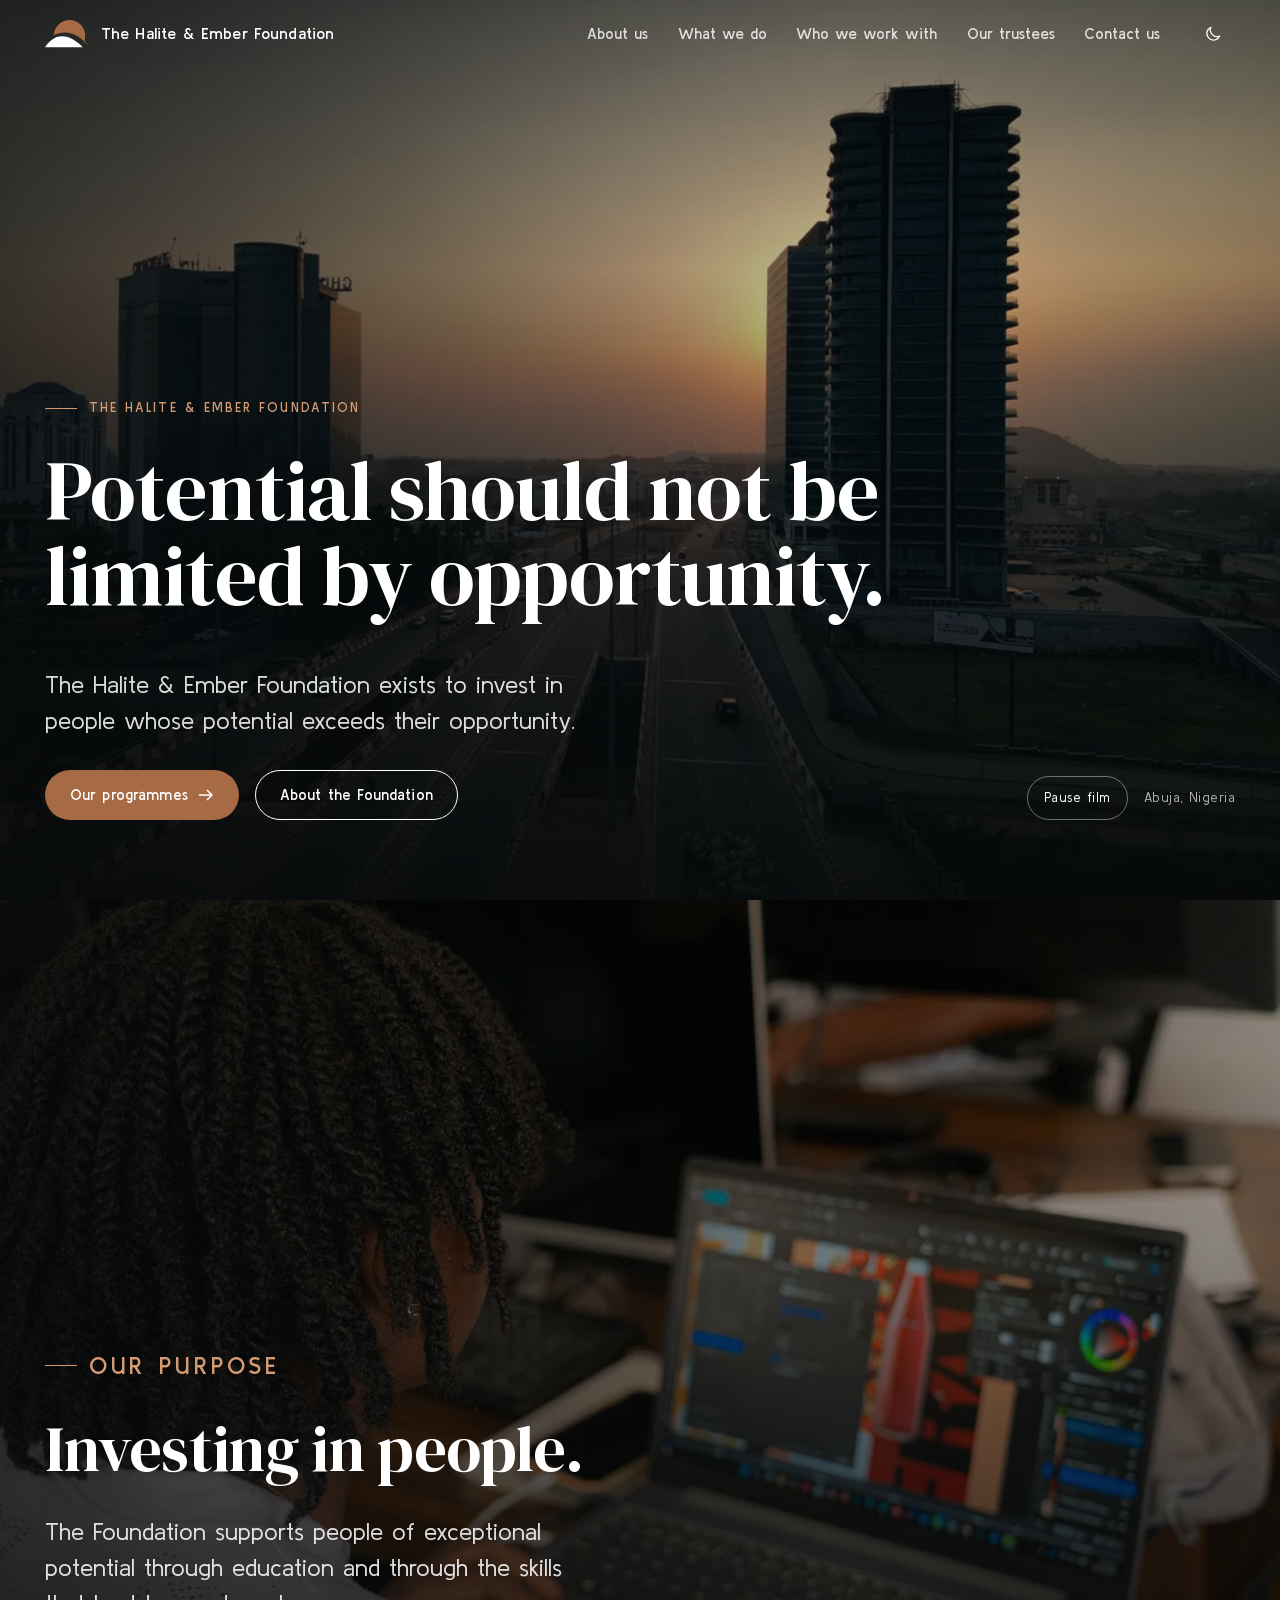
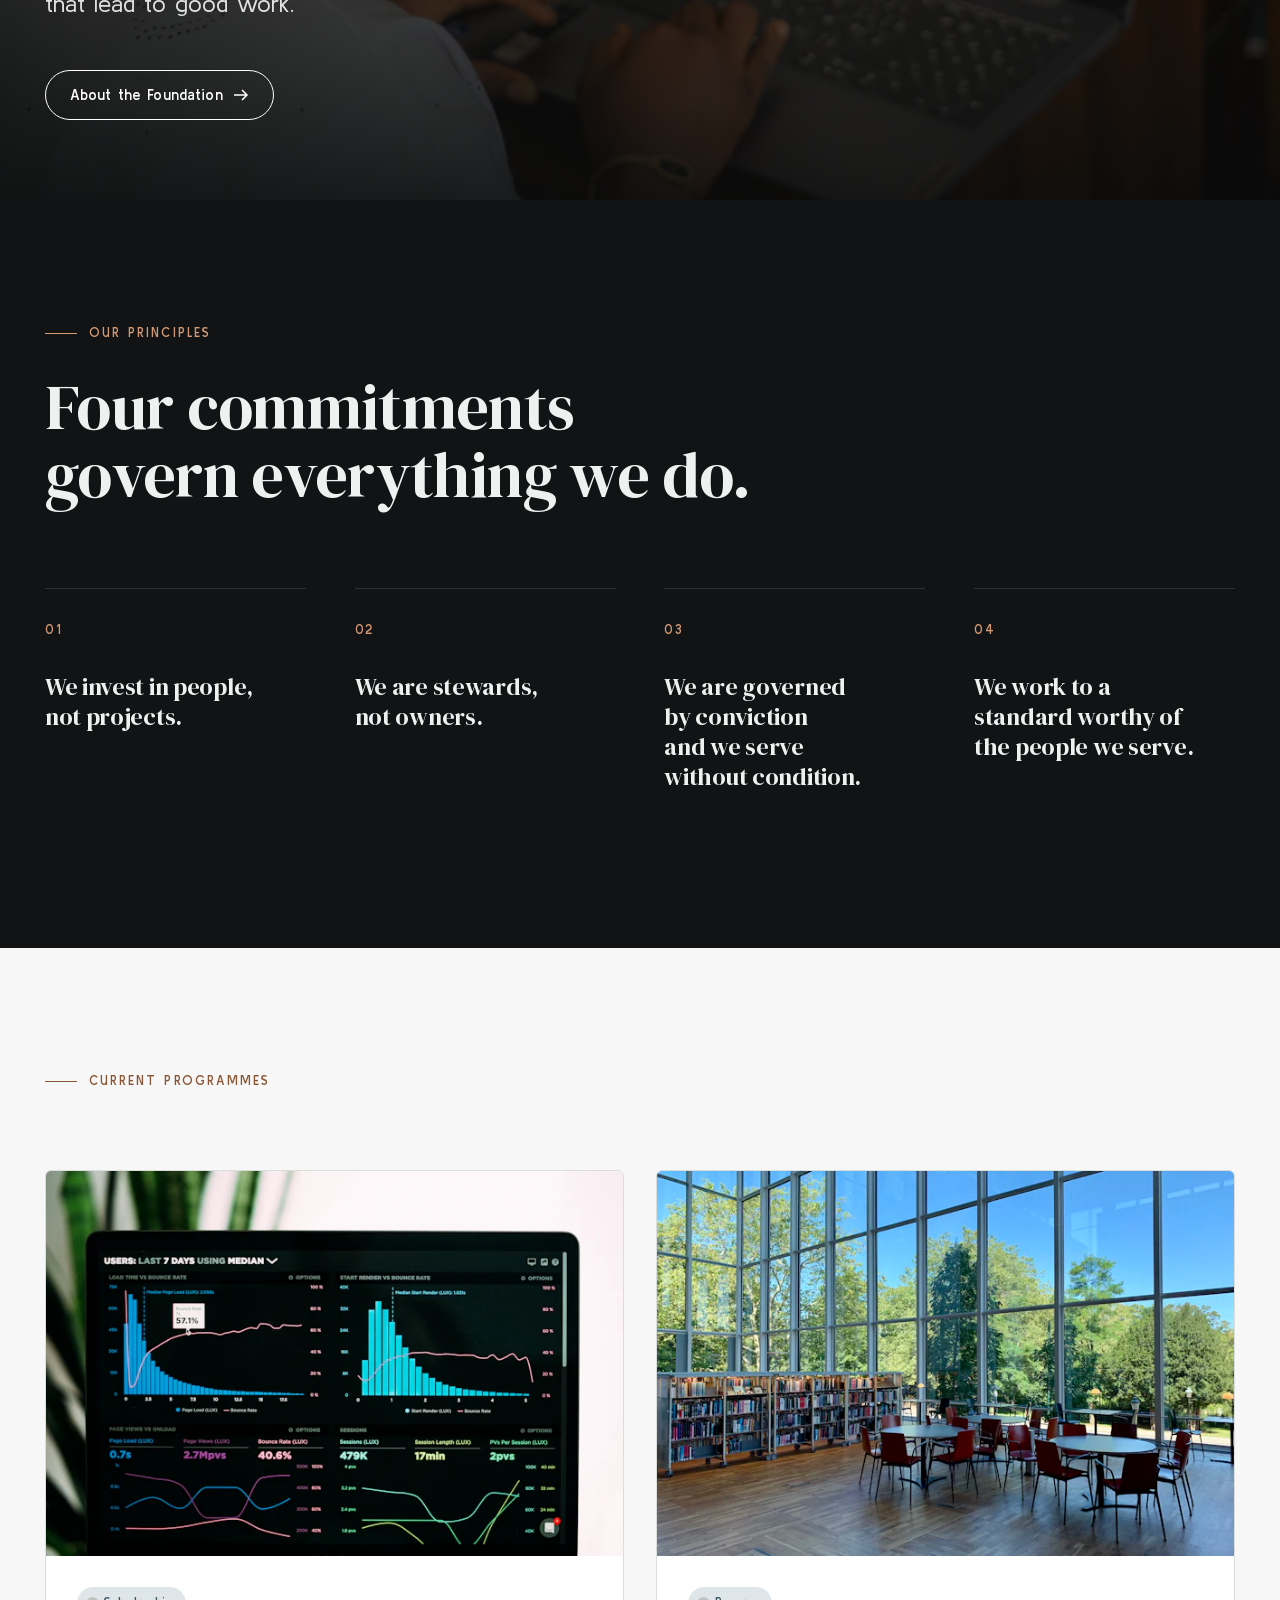
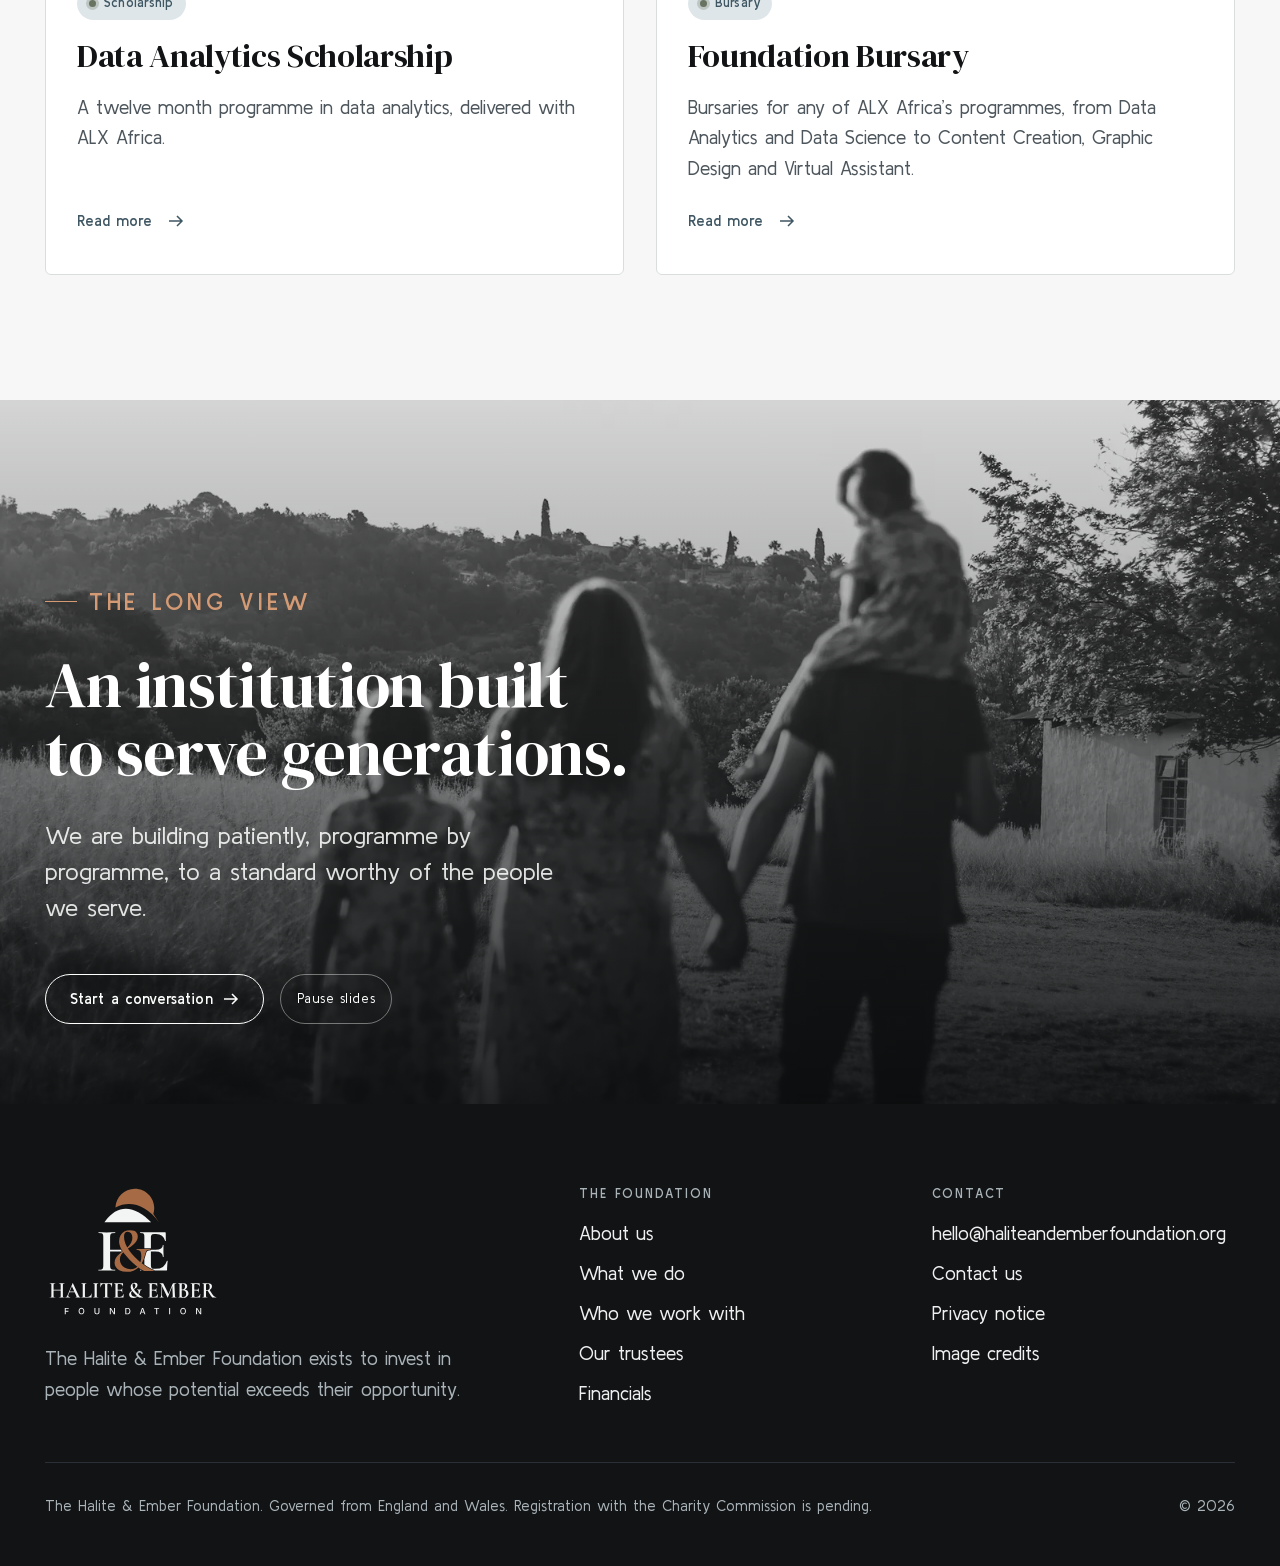
==== commit c3a18065: "fix: menu label Our trustees in place of Our leadership team" ====
--- a/index.html
+++ b/index.html
@@ -37,7 +37,7 @@
         <li><a class="nav-link" href="/about/">About us</a></li>
         <li><a class="nav-link" href="/programmes/">What we do</a></li>
         <li><a class="nav-link" href="/partners/">Who we work with</a></li>
-        <li><a class="nav-link" href="/governance/">Our leadership team</a></li>
+        <li><a class="nav-link" href="/governance/">Our trustees</a></li>
         <li><a class="nav-link" href="/contact/">Contact us</a></li>
       </ul>
     </nav>
@@ -57,7 +57,7 @@
       <li><a href="/about/"><span>01</span>About us</a></li>
       <li><a href="/programmes/"><span>02</span>What we do</a></li>
       <li><a href="/partners/"><span>03</span>Who we work with</a></li>
-      <li><a href="/governance/"><span>04</span>Our leadership team</a></li>
+      <li><a href="/governance/"><span>04</span>Our trustees</a></li>
       <li><a href="/contact/"><span>05</span>Contact us</a></li>
     </ol>
   </nav>
@@ -214,7 +214,7 @@
           <li><a href="/about/">About us</a></li>
           <li><a href="/programmes/">What we do</a></li>
           <li><a href="/partners/">Who we work with</a></li>
-          <li><a href="/governance/">Our leadership team</a></li>
+          <li><a href="/governance/">Our trustees</a></li>
           <li><a href="/financials/">Financials</a></li>
         </ul>
       </nav>
--- a/assets/css/site.css
+++ b/assets/css/site.css
@@ -696,8 +696,10 @@
 }
 /* A band that fades between several photographs. The first shows without
    site.js; the script advances them and offers a pause button. */
-.media-band--slides > img { opacity: 0; transition: opacity 1000ms var(--ease); }
-.media-band--slides > img.is-active { opacity: 1; }
+/* The incoming photograph fades in slowly on top; the outgoing one stays put
+   underneath until that fade has finished, so the band never dips to black. */
+.media-band--slides > img { opacity: 0; transition: opacity 0s linear 2500ms; }
+.media-band--slides > img.is-active { opacity: 1; z-index: -1; transition: opacity 2500ms ease-in-out; }
 /* A band as tall as the Home hero, with the hero's extra shade behind the text. */
 .media-band--full { min-height: 100vh; min-height: 100svh; }
 /* Narrow screens crop hard, so keep the person in frame, not just the laptop. */
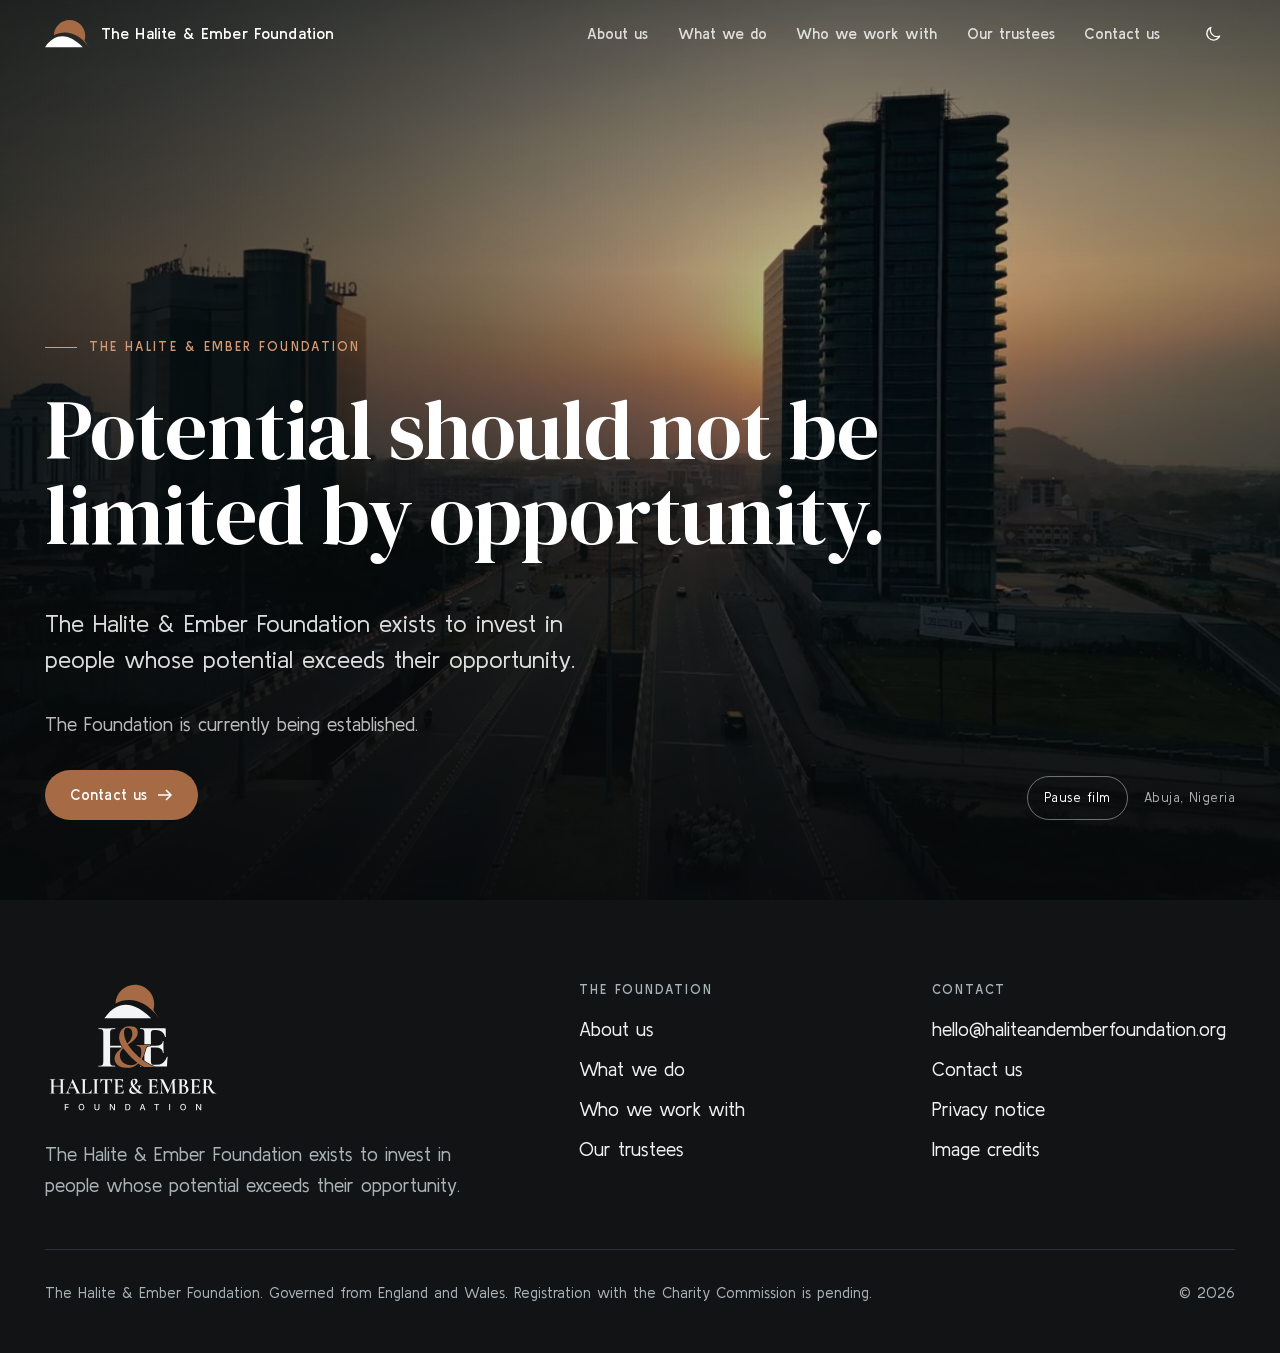
==== commit 9cc15789: "feat: holding site takes the new logo, menu wording and Home film Brings the public holding site in " ====
--- a/index.html
+++ b/index.html
@@ -84,116 +84,16 @@
         <p class="eyebrow">The Halite &amp; Ember Foundation</p>
         <h1 id="hero-title">Potential should not be limited by opportunity.</h1>
         <p class="hero-mission">The Halite &amp; Ember Foundation exists to invest in people whose potential exceeds their opportunity.</p>
+        <p class="hero-status">The Foundation is currently being established.</p>
       </div>
       <div class="hero-foot">
         <div class="actions">
-          <a class="button button--copper" href="/programmes/">Our programmes <svg class="arrow" width="16" height="16" viewBox="0 0 16 16" aria-hidden="true"><path d="M1 8h13M9 3l5 5-5 5" fill="none" stroke="currentColor" stroke-width="1.5"/></svg></a>
-          <a class="button button--ghost" href="/about/">About the Foundation</a>
+          <a class="button button--copper" href="/contact/">Contact us <svg class="arrow" width="16" height="16" viewBox="0 0 16 16" aria-hidden="true"><path d="M1 8h13M9 3l5 5-5 5" fill="none" stroke="currentColor" stroke-width="1.5"/></svg></a>
         </div>
         <div class="hero-note">
           <button class="film-toggle" type="button" hidden>Pause film</button>
           <p class="caption">Abuja, Nigeria</p>
         </div>
-      </div>
-    </div>
-  </section>
-
-  <section class="media-band media-band--full" aria-labelledby="purpose-title">
-    <img src="/assets/img/laptop-work-1600.webp"
-         srcset="/assets/img/laptop-work-800.webp 800w, /assets/img/laptop-work-1600.webp 1600w, /assets/img/laptop-work-2400.webp 2400w"
-         sizes="100vw" width="2400" height="1350" loading="lazy" decoding="async"
-         alt="A person with braided hair, seen from behind, working at a laptop">
-    <div class="wrap" data-reveal>
-      <p class="eyebrow">Our purpose</p>
-      <h2 id="purpose-title">Investing in people.</h2>
-      <p>The Foundation supports people of exceptional potential through education and through the skills that lead to good work.</p>
-      <div class="actions">
-        <a class="button button--ghost" href="/about/">About the Foundation <svg class="arrow" width="16" height="16" viewBox="0 0 16 16" aria-hidden="true"><path d="M1 8h13M9 3l5 5-5 5" fill="none" stroke="currentColor" stroke-width="1.5"/></svg></a>
-      </div>
-    </div>
-  </section>
-
-  <section class="section band" aria-labelledby="principles-title">
-    <div class="wrap">
-      <div class="section-head" data-reveal>
-        <p class="eyebrow">Our principles</p>
-        <h2 id="principles-title" class="title">Four commitments govern everything we do.</h2>
-      </div>
-      <ol class="principles principles--row">
-        <li class="principle" data-reveal>
-          <h3>We invest in people, not projects.</h3>
-        </li>
-        <li class="principle" data-reveal="1">
-          <h3>We are stewards, not owners.</h3>
-        </li>
-        <li class="principle" data-reveal="2">
-          <h3>We are governed by conviction and we serve without condition.</h3>
-        </li>
-        <li class="principle" data-reveal="3">
-          <h3>We work to a standard worthy of the people we serve.</h3>
-        </li>
-      </ol>
-    </div>
-  </section>
-
-  <section class="section" aria-labelledby="programmes-title">
-    <div class="wrap">
-      <div class="section-head" data-reveal>
-        <h2 id="programmes-title" class="eyebrow">Current programmes</h2>
-      </div>
-      <ul class="cards">
-        <li class="card" data-reveal>
-          <div class="media">
-            <img src="/assets/img/analytics-screen-1080.webp"
-                 srcset="/assets/img/analytics-screen-640.webp 640w, /assets/img/analytics-screen-1080.webp 1080w"
-                 sizes="(min-width: 48rem) 45vw, 100vw" width="1080" height="720" loading="lazy" decoding="async"
-                 alt="Charts and performance data on a laptop screen">
-          </div>
-          <div class="card-body">
-            <span class="tag tag--live">Scholarship</span>
-            <h3>Data Analytics Scholarship</h3>
-            <p>A twelve month programme in data analytics, delivered with ALX Africa.</p>
-            <a class="text-link" href="/programmes/#data-analytics-scholarship">Read more<span class="visually-hidden"> about the Data Analytics Scholarship</span> <svg class="arrow" width="16" height="16" viewBox="0 0 16 16" aria-hidden="true"><path d="M1 8h13M9 3l5 5-5 5" fill="none" stroke="currentColor" stroke-width="1.5"/></svg></a>
-          </div>
-        </li>
-        <li class="card" data-reveal="1">
-          <div class="media">
-            <img src="/assets/img/library-windows-1080.webp"
-                 srcset="/assets/img/library-windows-640.webp 640w, /assets/img/library-windows-1080.webp 1080w"
-                 sizes="(min-width: 48rem) 45vw, 100vw" width="1080" height="720" loading="lazy" decoding="async"
-                 alt="A bright library with tall windows looking out onto trees">
-          </div>
-          <div class="card-body">
-            <span class="tag tag--live">Bursary</span>
-            <h3>Foundation Bursary</h3>
-            <p>Bursaries for any of ALX Africa&rsquo;s programmes, from Data Analytics and Data Science to Content Creation, Graphic Design and Virtual Assistant.</p>
-            <a class="text-link" href="/programmes/#foundation-bursary">Read more<span class="visually-hidden"> about the Foundation Bursary</span> <svg class="arrow" width="16" height="16" viewBox="0 0 16 16" aria-hidden="true"><path d="M1 8h13M9 3l5 5-5 5" fill="none" stroke="currentColor" stroke-width="1.5"/></svg></a>
-          </div>
-        </li>
-      </ul>
-    </div>
-  </section>
-
-  <section class="media-band media-band--slides" aria-labelledby="horizon-title">
-    <img class="is-active" src="/assets/img/family-walk-1600.webp"
-         srcset="/assets/img/family-walk-800.webp 800w, /assets/img/family-walk-1600.webp 1600w, /assets/img/family-walk-2400.webp 2400w"
-         sizes="100vw" width="2400" height="1600" loading="lazy" decoding="async"
-         alt="A family walking hand in hand, seen from behind, with a child carried on shoulders">
-    <img src="/assets/img/arm-in-arm-1600.webp"
-         srcset="/assets/img/arm-in-arm-800.webp 800w, /assets/img/arm-in-arm-1600.webp 1600w, /assets/img/arm-in-arm-2400.webp 2400w"
-         sizes="100vw" width="2400" height="1600" loading="lazy" decoding="async"
-         alt="Three people walking arm in arm in warm light, seen from behind">
-    <img src="/assets/img/dakar-sunset-1600.webp?v=3"
-         srcset="/assets/img/dakar-sunset-800.webp?v=3 800w, /assets/img/dakar-sunset-1600.webp?v=3 1600w, /assets/img/dakar-sunset-2400.webp?v=3 2400w"
-         sizes="100vw" width="2400" height="1600" loading="lazy" decoding="async"
-         alt="People walking in silhouette beneath a low sun">
-    <div class="wrap" data-reveal>
-      <p class="eyebrow">The long view</p>
-      <h2 id="horizon-title">An institution built to serve generations.</h2>
-      <p>We are building patiently, programme by programme, to a standard worthy of the people we serve.</p>
-      <div class="actions">
-        <a class="button button--ghost" href="/contact/">Start a conversation <svg class="arrow" width="16" height="16" viewBox="0 0 16 16" aria-hidden="true"><path d="M1 8h13M9 3l5 5-5 5" fill="none" stroke="currentColor" stroke-width="1.5"/></svg></a>
-        <button class="film-toggle slides-toggle" type="button" hidden>Pause slides</button>
       </div>
     </div>
   </section>
@@ -215,7 +115,6 @@
           <li><a href="/programmes/">What we do</a></li>
           <li><a href="/partners/">Who we work with</a></li>
           <li><a href="/governance/">Our trustees</a></li>
-          <li><a href="/financials/">Financials</a></li>
         </ul>
       </nav>
       <div>
--- a/assets/css/site.css
+++ b/assets/css/site.css
@@ -625,6 +625,11 @@
   color: rgb(255 255 255 / 0.86);
   font-size: var(--step-1);
   line-height: 1.5;
+}
+.hero-status {
+  margin-top: var(--space-m);
+  color: rgb(255 255 255 / 0.72);
+  font-size: var(--step-0);
 }
 .hero .button--ghost:hover { background: #fff; color: var(--ink); border-color: #fff; }
 .hero-foot {
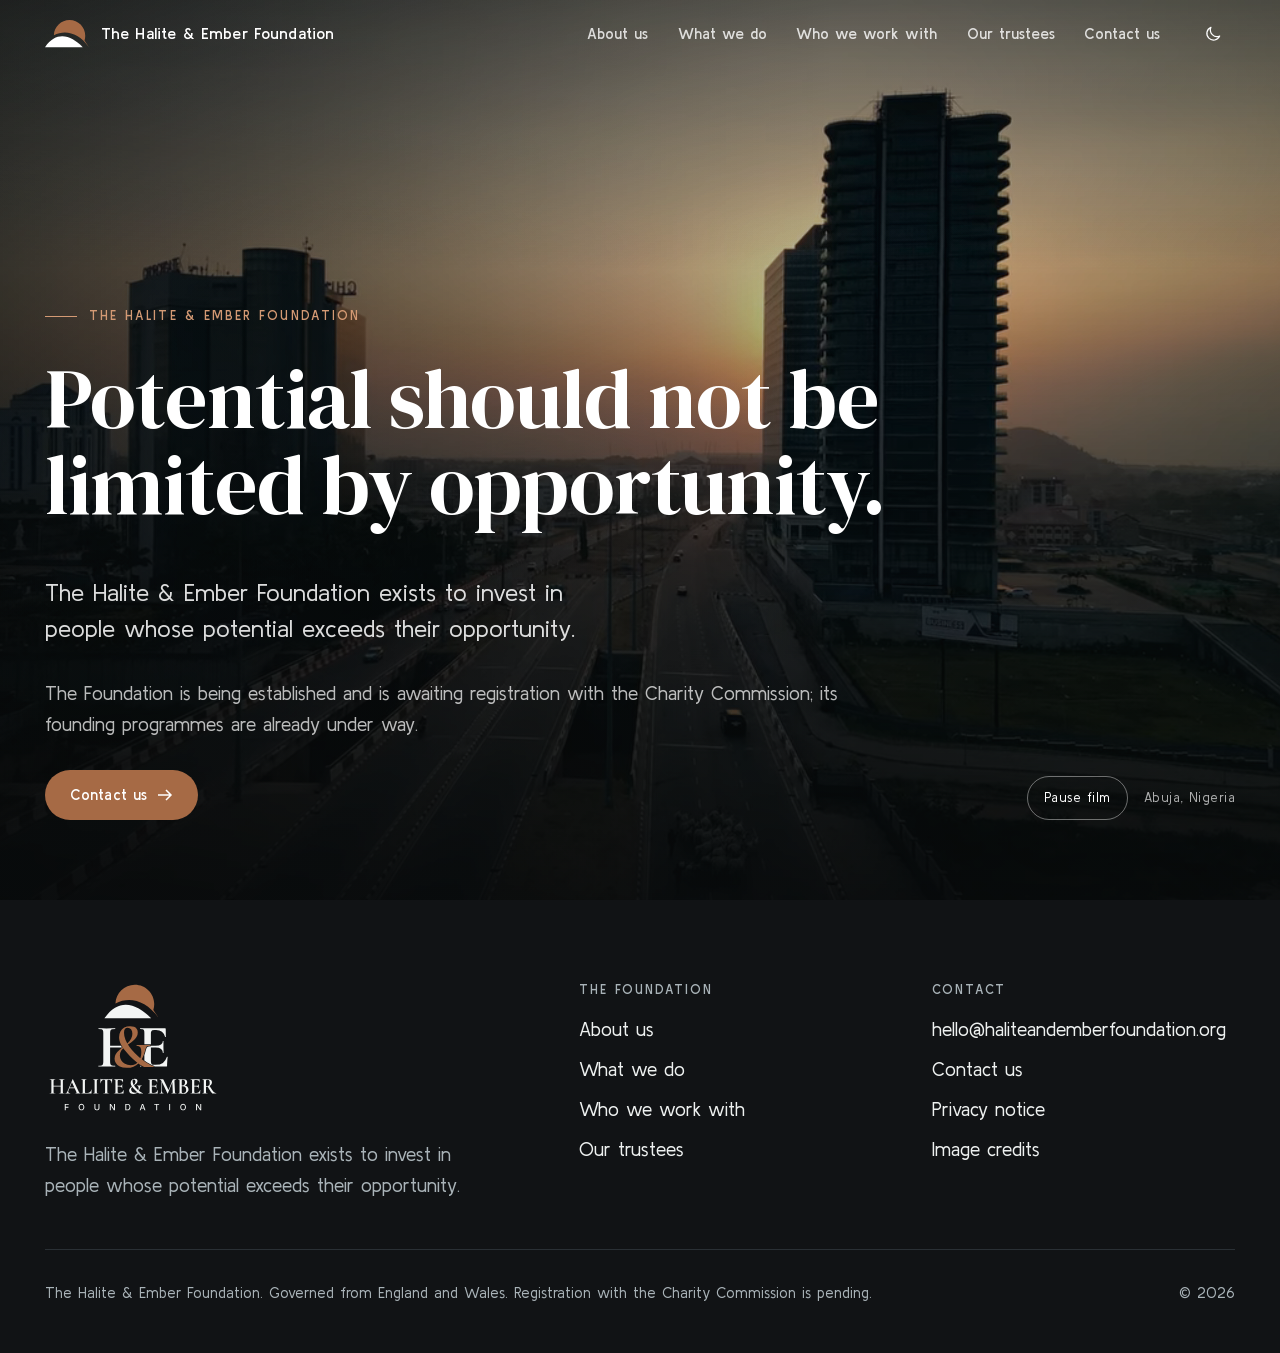
==== commit 66109baa: "fix: update holding page status line" ====
--- a/index.html
+++ b/index.html
@@ -84,7 +84,7 @@
         <p class="eyebrow">The Halite &amp; Ember Foundation</p>
         <h1 id="hero-title">Potential should not be limited by opportunity.</h1>
         <p class="hero-mission">The Halite &amp; Ember Foundation exists to invest in people whose potential exceeds their opportunity.</p>
-        <p class="hero-status">The Foundation is currently being established.</p>
+        <p class="hero-status">The Foundation is being established and is awaiting registration with the Charity Commission; its founding programmes are already under way.</p>
       </div>
       <div class="hero-foot">
         <div class="actions">
